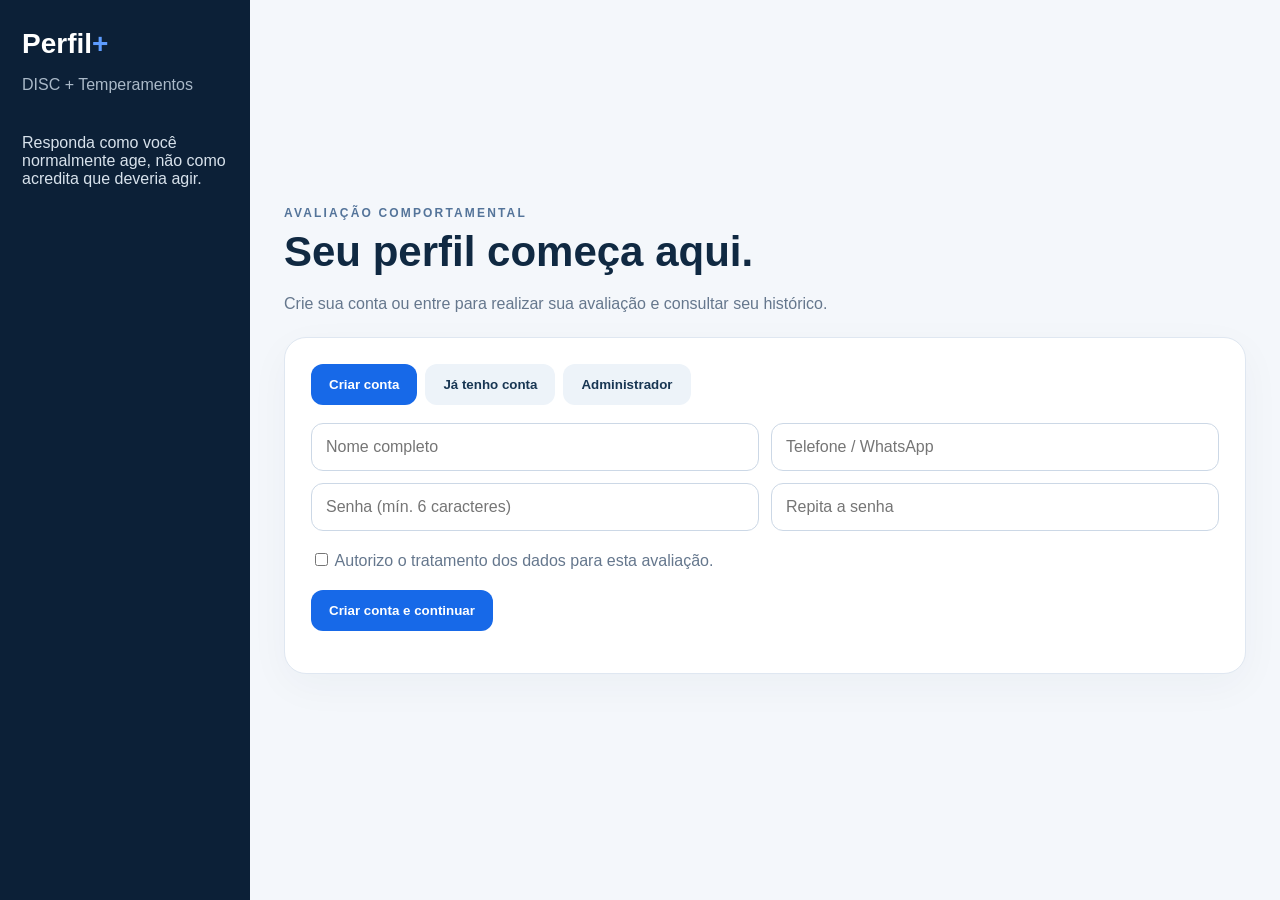
==== index.html @ 90b82ad0 "Publica Perfil+ conectado ao Supabase" ====
<!doctype html><html lang="pt-BR"><head><meta charset="utf-8"><meta name="viewport" content="width=device-width,initial-scale=1"><title>Perfil+ | Avaliação Comportamental</title><style>
*{box-sizing:border-box}body{margin:0;font-family:Inter,Arial,sans-serif;background:#f4f7fb;color:#102942}.app{min-height:100vh;display:grid;grid-template-columns:250px 1fr}.side{background:#0c2037;color:#fff;padding:28px 22px}.brand{font-size:28px;font-weight:900}.brand i{color:#5d9cff;font-style:normal}.main{padding:34px;max-width:1050px;width:100%;margin:auto}.card{background:#fff;border:1px solid #dfe7f1;border-radius:22px;padding:26px;margin:20px 0;box-shadow:0 12px 40px #18344e0a}.hidden{display:none!important}h1{font-size:42px;margin:8px 0}.muted{color:#65778d;line-height:1.55}.ey{font-size:12px;letter-spacing:.18em;font-weight:900;color:#54749a}.tabs{display:flex;gap:8px;flex-wrap:wrap}.tabs button,.btn{border:0;border-radius:12px;padding:13px 18px;font-weight:800;cursor:pointer}.tabs button{background:#edf3f9;color:#183653}.tabs .on,.btn{background:#1769e8;color:#fff}.fields{display:grid;grid-template-columns:1fr 1fr;gap:12px;margin:18px 0}input{padding:14px;border:1px solid #ccd8e6;border-radius:12px;font:inherit;width:100%}.progress{height:9px;background:#dde6f0;border-radius:99px;overflow:hidden}.progress i{display:block;height:100%;background:#2678f2}.q{font-size:25px;line-height:1.35}.scale{display:grid;grid-template-columns:repeat(5,1fr);gap:10px}.choice{border:1px solid #dce5ef;border-radius:15px;padding:14px 8px;text-align:center;cursor:pointer}.choice.sel{background:#eef5ff;border-color:#2678f2}.emoji{font-size:28px}.actions{display:flex;justify-content:space-between;gap:10px}.secondary{background:#eaf1f8;color:#17324f}.score{margin:12px 0}.line{display:flex;justify-content:space-between}.mini{height:7px;background:#e7edf4;border-radius:9px;overflow:hidden}.mini i{display:block;height:100%;background:#2678f2}.heroResult{background:linear-gradient(145deg,#102942,#183b61);color:#fff;border-radius:20px;padding:24px}.grid{display:grid;grid-template-columns:1fr 1fr;gap:18px}.kpis{display:grid;grid-template-columns:repeat(4,1fr);gap:12px}.kpi{background:#fff;border:1px solid #dfe7f1;border-radius:16px;padding:18px}.kpi b{font-size:28px}.table{width:100%;border-collapse:collapse}.table td,.table th{padding:11px;border-bottom:1px solid #e7edf4;text-align:left}.note{padding:12px;background:#fff8dd;border-radius:12px;color:#6e590b}.logout{margin-top:30px;background:none;border:0;color:#b8c8d8;cursor:pointer}@media(max-width:780px){.app{grid-template-columns:1fr}.side{padding:16px}.main{padding:18px 12px}.fields,.grid{grid-template-columns:1fr}.scale{grid-template-columns:1fr}.kpis{grid-template-columns:1fr 1fr}h1{font-size:32px}}
</style></head><body><div class="app"><aside class="side"><div class="brand">Perfil<i>+</i></div><p style="color:#aab9c8">DISC + Temperamentos</p><p style="margin-top:40px;color:#d8e2ec">Responda como você normalmente age, não como acredita que deveria agir.</p><button id="logout" class="logout hidden">Sair</button></aside><main class="main">
<section id="auth"><div class="ey">AVALIAÇÃO COMPORTAMENTAL</div><h1>Seu perfil começa aqui.</h1><p class="muted">Crie sua conta ou entre para realizar sua avaliação e consultar seu histórico.</p><div class="card"><div class="tabs"><button id="tc" class="on">Criar conta</button><button id="tl">Já tenho conta</button><button id="ta">Administrador</button></div><div id="create"><div class="fields"><input id="rn" placeholder="Nome completo"><input id="rp" placeholder="Telefone / WhatsApp"><input id="rs" type="password" placeholder="Senha (mín. 6 caracteres)"><input id="rs2" type="password" placeholder="Repita a senha"></div><label class="muted"><input id="cons" type="checkbox" style="width:auto"> Autorizo o tratamento dos dados para esta avaliação.</label><p><button class="btn" id="register">Criar conta e continuar</button></p></div><div id="login" class="hidden"><div class="fields"><input id="lp" placeholder="Telefone"><input id="ls" type="password" placeholder="Senha"></div><button class="btn" id="enter">Entrar</button></div><div id="adminLogin" class="hidden"><div class="fields"><input id="ap" placeholder="Telefone do administrador"><input id="as" type="password" placeholder="Senha"></div><button class="btn" id="adminEnter">Entrar no painel</button></div></div></section>
<section id="home" class="hidden"><div class="ey">ÁREA DO PARTICIPANTE</div><h1>Olá, <span id="name"></span>.</h1><div class="card"><h2>Avaliação comportamental</h2><p class="muted">48 questões • DISC + quatro temperamentos • aproximadamente 10–15 minutos.</p><button class="btn" id="start">Iniciar / continuar avaliação</button></div><div class="card"><h2>Meu histórico</h2><div id="history"></div></div></section>
<section id="test" class="hidden"><div class="ey">AVALIAÇÃO</div><h1>Responda com sinceridade.</h1><div class="card"><div class="line"><b id="qc"></b><span id="pct"></span></div><div class="progress"><i id="bar"></i></div><h2 class="q" id="question"></h2><p class="muted">Quanto você concorda com esta afirmação?</p><div id="scale" class="scale"></div></div><div class="actions"><button class="btn secondary" id="prev">← Anterior</button><button class="btn" id="next">Próxima →</button></div></section>
<section id="done" class="hidden"><div class="ey">CONCLUÍDO</div><h1>Avaliação finalizada.</h1><div class="card" id="report"></div><button class="btn secondary" id="back">Voltar</button></section>
<section id="admin" class="hidden"><div class="ey">PAINEL ADMINISTRATIVO</div><h1>Visão geral</h1><div class="kpis" id="kpis"></div><div class="card"><div class="fields"><input id="search" placeholder="Buscar por nome ou telefone"><button class="btn secondary" id="export">Exportar CSV</button></div><div style="overflow:auto"><table class="table"><thead><tr><th>Nome</th><th>Telefone</th><th>Status</th><th>DISC</th><th>Temperamento</th></tr></thead><tbody id="rows"></tbody></table></div></div></section>
</main></div><script>
const URL='https://suuaatnkfyfoqotkrjco.supabase.co',KEY='sb_publishable_rZbPjxi-sUrCzxh5SHd2VQ_t8WMvowl';
const qs=[
'Quando surge um problema, tenho tendência a assumir a frente para resolvê-lo.','Tenho facilidade para conversar e criar conexão com pessoas que acabei de conhecer.','Prefiro trabalhar em um ambiente estável, com poucas mudanças inesperadas.','Antes de entregar algo importante, costumo conferir os detalhes mais de uma vez.','Quando acredito que uma decisão está errada, não tenho dificuldade em me posicionar.','Costumo demonstrar entusiasmo quando uma ideia me agrada.','Tenho paciência para acompanhar processos que levam bastante tempo.','Fico incomodado quando um trabalho é realizado sem critérios claros de qualidade.','Competição costuma aumentar minha vontade de alcançar um resultado.','Normalmente sou uma das pessoas que mais conversa quando estou em grupo.','Mudanças repentinas podem me tirar do meu ritmo.','Gosto de entender bem uma situação antes de tomar uma decisão importante.','Em situações de pressão, prefiro agir rapidamente a esperar todas as informações.','Tenho facilidade para demonstrar minhas emoções e opiniões.','Geralmente consigo manter a calma quando outras pessoas estão agitadas.','Tenho tendência a perceber erros e inconsistências que outras pessoas deixam passar.','Quando existe um objetivo difícil, gosto do desafio de tentar conquistá-lo.','Sinto-me energizado quando estou interagindo com várias pessoas.','Prefiro resolver conflitos de maneira tranquila em vez de confrontar imediatamente.','Quando recebo uma tarefa nova, gosto de entender exatamente o que é esperado.','Não gosto de depender excessivamente da decisão de outras pessoas para avançar.','É comum eu contar histórias, brincar ou tornar o ambiente mais descontraído.','Consigo manter uma rotina por bastante tempo sem me incomodar.','Costumo analisar consequências antes de fazer algo que possa dar errado.','Se ninguém tomar uma decisão, provavelmente eu tomarei.','Conhecer pessoas novas costuma ser algo natural para mim.','Sou uma pessoa que os outros geralmente consideram paciente.','Organização e planejamento fazem diferença na qualidade do meu trabalho.','Quando tenho convicção sobre algo, posso ser bastante firme para defendê-lo.','Normalmente demonstro rapidamente quando estou animado com alguma coisa.','Prefiro cooperação a competição dentro de uma equipe.','Erros pequenos podem me incomodar mesmo quando o resultado geral ficou bom.','Resultados são mais importantes para mim do que manter um processo exatamente como sempre foi feito.','Tenho facilidade para convencer outras pessoas quando acredito em uma ideia.','Procuro evitar decisões impulsivas quando existe tempo para analisar.','Gosto de trabalhar com padrões, informações e critérios bem definidos.','Em uma discussão profissional, consigo dizer diretamente que discordo.','Gosto de ambientes movimentados e com bastante interação.','Costumo ouvir bastante antes de expressar minha própria opinião.','Antes de concluir uma tarefa complexa, verifico se tudo está correto.','Quando algo está impedindo um resultado, tento remover o obstáculo rapidamente.','Tenho facilidade para motivar ou empolgar outras pessoas.','Pessoas próximas costumam me considerar constante e previsível nas minhas atitudes.','Quando recebo informações contraditórias, procuro investigar antes de chegar a uma conclusão.','Normalmente prefiro assumir responsabilidade por uma decisão a deixar que a situação fique indefinida.','Em grupos novos, geralmente não demora muito para eu começar a participar das conversas.','Mesmo quando estou sob pressão, procuro não mudar bruscamente minha maneira de tratar as pessoas.','Tenho tendência a estabelecer padrões altos para aquilo que faço.'];
const $=x=>document.getElementById(x), ids=['auth','home','test','done','admin'];let me,token,aid,idx=0,ans=Array(48).fill(null);
async function rpc(n,b){const r=await fetch(URL+'/rest/v1/rpc/'+n,{method:'POST',headers:{'Content-Type':'application/json',apikey:KEY,Authorization:'Bearer '+KEY},body:JSON.stringify(b||{})});let d;try{d=await r.json()}catch{}if(!r.ok)throw Error(d?.message||'Erro de conexão');return d}
function show(x){ids.forEach(i=>$(i).classList.toggle('hidden',i!==x));$('logout').classList.toggle('hidden',x==='auth')}
function phone(x){return String(x||'').replace(/\D/g,'')}
function tabs(x){[['create','tc'],['login','tl'],['adminLogin','ta']].forEach(([a,b])=>{$(a).classList.toggle('hidden',a!==x);$(b).classList.toggle('on',a===x)})}
$('tc').onclick=()=>tabs('create');$('tl').onclick=()=>tabs('login');$('ta').onclick=()=>tabs('adminLogin');
async function signin(p,s,admin=false){const d=await rpc('validar_login',{p_telefone:phone(p),p_senha:s}),x=d?.[0];if(!x)throw Error('Login inválido');if(admin&&x.tipo!=='admin')throw Error('Conta sem acesso administrativo');me=x;token=x.token;sessionStorage.setItem('perfilSession',JSON.stringify({me,token}))}
$('register').onclick=async()=>{try{if($('rn').value.trim().length<3||phone($('rp').value).length<8||$('rs').value.length<6||$('rs').value!==$('rs2').value||!$('cons').checked)throw Error('Confira os dados preenchidos.');await rpc('cadastrar_participante',{p_nome:$('rn').value.trim(),p_telefone:phone($('rp').value),p_senha:$('rs').value});await signin($('rp').value,$('rs').value);home()}catch(e){alert(e.message)}};
$('enter').onclick=async()=>{try{await signin($('lp').value,$('ls').value);home()}catch(e){alert(e.message)}};
$('adminEnter').onclick=async()=>{try{await signin($('ap').value,$('as').value,true);show('admin');admin()}catch(e){alert(e.message)}};
$('logout').onclick=()=>{sessionStorage.clear();me=token=null;show('auth')};
async function home(){show('home');$('name').textContent=(me.nome_completo||'Participante').split(' ')[0];const r=await rpc('minhas_avaliacoes',{p_token:token});$('history').innerHTML=r.length?r.map(x=>'<p><b>'+new Date(x.iniciado_em).toLocaleDateString('pt-BR')+'</b> — '+(x.status==='concluida'?'DISC '+x.perfil_disc+' • '+x.temperamento_principal:'Em andamento')+'</p>').join(''):'<p class="muted">Nenhuma avaliação ainda.</p>'}
$('start').onclick=async()=>{try{aid=await rpc('iniciar_avaliacao',{p_token:token});idx=0;ans=Array(48).fill(null);show('test');render()}catch(e){alert(e.message)}};
const labels=['Discordo totalmente','Discordo','Às vezes / depende','Concordo','Concordo totalmente'],emoji=['😠','🙁','😐','🙂','😄'];
function render(){const n=ans.filter(Boolean).length;$('qc').textContent='Questão '+(idx+1)+' de 48';$('pct').textContent=Math.round(n/48*100)+'%';$('bar').style.width=(n/48*100)+'%';$('question').textContent=qs[idx];$('scale').innerHTML=[1,2,3,4,5].map((v,i)=>'<div class="choice '+(ans[idx]===v?'sel':'')+'" data-v="'+v+'"><div class="emoji">'+emoji[i]+'</div><b>'+labels[i]+'</b></div>').join('');document.querySelectorAll('.choice').forEach(x=>x.onclick=()=>{ans[idx]=+x.dataset.v;render()});$('prev').disabled=idx===0;$('next').textContent=idx===47?'Finalizar ✓':'Próxima →'}
$('prev').onclick=()=>{if(idx){idx--;render()}};$('next').onclick=async()=>{if(!ans[idx])return alert('Selecione uma resposta.');try{await rpc('salvar_resposta',{p_token:token,p_avaliacao:aid,p_questao:idx+1,p_resposta:ans[idx]});if(idx<47){idx++;render()}else{await rpc('finalizar_avaliacao',{p_token:token,p_avaliacao:aid});const r=(await rpc('minhas_avaliacoes',{p_token:token})).find(x=>x.id===aid);$('report').innerHTML=report(r);show('done')}}catch(e){alert(e.message)}};
function bars(r,a){const x=a?[['Dominância',r.dominancia],['Influência',r.influencia],['Estabilidade',r.estabilidade],['Conformidade',r.conformidade]]:[['Colérico',r.colerico],['Sanguíneo',r.sanguineo],['Melancólico',r.melancolico],['Fleumático',r.fleumatico]];return x.map(z=>'<div class="score"><div class="line"><span>'+z[0]+'</span><b>'+z[1]+'%</b></div><div class="mini"><i style="width:'+z[1]+'%"></i></div></div>').join('')}
const desc={Dominância:['ação, objetividade e foco em resultados','decidir, enfrentar desafios e avançar','impaciência e decisões aceleradas','direta e objetiva'],Influência:['comunicação, entusiasmo e conexão','engajar, persuadir e gerar energia','dispersão e menor atenção a detalhes','expressiva e relacional'],Estabilidade:['constância, cooperação e previsibilidade','escutar, apoiar e manter estabilidade','resistência a mudanças bruscas','calma e acolhedora'],Conformidade:['análise, precisão e qualidade','planejar, conferir e trabalhar com critérios','perfeccionismo e excesso de análise','precisa e fundamentada']};
function report(r){const d=desc[r.perfil_disc]||desc.Dominância;return '<div class="heroResult"><div class="ey" style="color:#9fc4ff">SEU PERFIL PRINCIPAL</div><h2 style="font-size:34px">DISC: '+r.perfil_disc+'</h2><h3>Temperamento: '+r.temperamento_principal+'</h3></div><div class="grid"><div><h3>DISC</h3>'+bars(r,true)+'</div><div><h3>Temperamentos</h3>'+bars(r,false)+'</div></div><h2>Quem você é</h2><p>Seu resultado indica maior tendência para <b>'+r.perfil_disc+'</b>, associada a '+d[0]+'.</p><h3>Pontos fortes</h3><p>Tende a se destacar em '+d[1]+'.</p><h3>Pontos de atenção</h3><p>Observe possíveis tendências de '+d[2]+'.</p><h3>Comunicação e decisões</h3><p>Sua comunicação tende a ser '+d[3]+'. O perfil pode ajudar a compreender seu ritmo de decisão, relacionamento e trabalho em equipe.</p><h3>Temperamento predominante</h3><p><b>'+r.temperamento_principal+'</b>, com <b>'+(r.temperamento_secundario||'—')+'</b> como tendência secundária.</p><div class="note">Instrumento comportamental informativo. Não constitui diagnóstico psicológico nem substitui avaliação profissional validada.</div>'}
$('back').onclick=home;
async function admin(f=''){const r=await rpc('admin_avaliacoes',{p_token:token}),raw=f.toLowerCase(),cp=phone(f),v=r.filter(x=>!f||x.nome_completo.toLowerCase().includes(raw)||phone(x.telefone).includes(cp));$('kpis').innerHTML='<div class="kpi">Participantes<br><b>'+new Set(r.map(x=>x.telefone)).size+'</b></div><div class="kpi">Avaliações<br><b>'+r.length+'</b></div><div class="kpi">Concluídas<br><b>'+r.filter(x=>x.status==='concluida').length+'</b></div><div class="kpi">Em andamento<br><b>'+r.filter(x=>x.status!=='concluida').length+'</b></div>';$('rows').innerHTML=v.map(x=>'<tr><td>'+x.nome_completo+'</td><td>'+x.telefone+'</td><td>'+x.status+'</td><td>'+(x.perfil_disc||'—')+'</td><td>'+(x.temperamento_principal||'—')+'</td></tr>').join('');window.dataAdmin=r}
$('search').oninput=e=>admin(e.target.value);$('export').onclick=()=>{const r=window.dataAdmin||[],csv='Nome;Telefone;Status;DISC;Temperamento\n'+r.map(x=>[x.nome_completo,x.telefone,x.status,x.perfil_disc||'',x.temperamento_principal||''].join(';')).join('\n'),a=document.createElement('a');a.href=URL.createObjectURL(new Blob(['\ufeff'+csv]));a.download='avaliacoes.csv';a.click()};
try{const s=JSON.parse(sessionStorage.getItem('perfilSession')||'null');if(s){me=s.me;token=s.token;me.tipo==='admin'?(show('admin'),admin()):home()}}catch(e){}
</script></body></html>
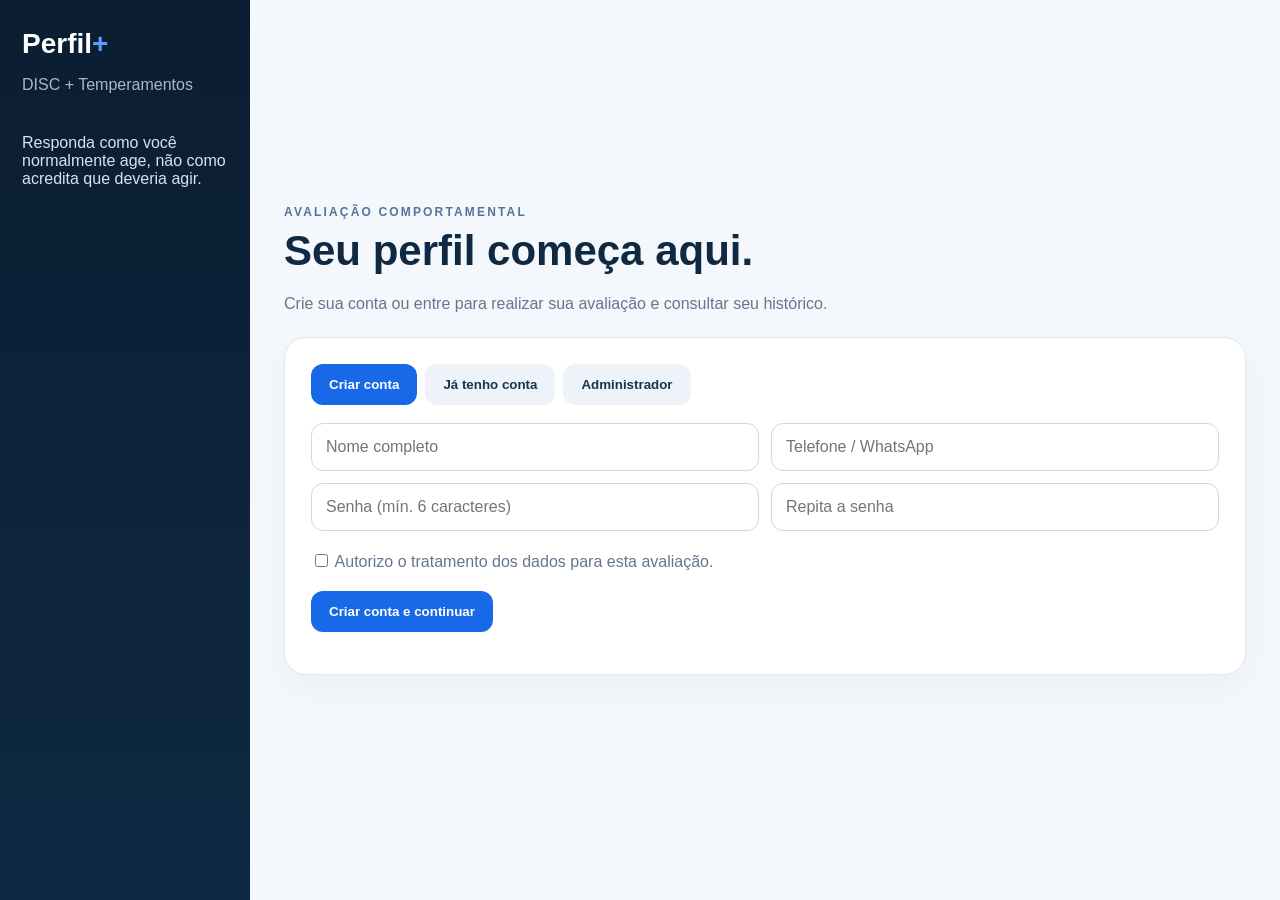
==== commit 3695fd4c: "Melhora relatório DISC e temperamentos com layout detalhado" ====
--- a/index.html
+++ b/index.html
@@ -1,36 +1,61 @@
-<!doctype html><html lang="pt-BR"><head><meta charset="utf-8"><meta name="viewport" content="width=device-width,initial-scale=1"><title>Perfil+ | Avaliação Comportamental</title><style>
-*{box-sizing:border-box}body{margin:0;font-family:Inter,Arial,sans-serif;background:#f4f7fb;color:#102942}.app{min-height:100vh;display:grid;grid-template-columns:250px 1fr}.side{background:#0c2037;color:#fff;padding:28px 22px}.brand{font-size:28px;font-weight:900}.brand i{color:#5d9cff;font-style:normal}.main{padding:34px;max-width:1050px;width:100%;margin:auto}.card{background:#fff;border:1px solid #dfe7f1;border-radius:22px;padding:26px;margin:20px 0;box-shadow:0 12px 40px #18344e0a}.hidden{display:none!important}h1{font-size:42px;margin:8px 0}.muted{color:#65778d;line-height:1.55}.ey{font-size:12px;letter-spacing:.18em;font-weight:900;color:#54749a}.tabs{display:flex;gap:8px;flex-wrap:wrap}.tabs button,.btn{border:0;border-radius:12px;padding:13px 18px;font-weight:800;cursor:pointer}.tabs button{background:#edf3f9;color:#183653}.tabs .on,.btn{background:#1769e8;color:#fff}.fields{display:grid;grid-template-columns:1fr 1fr;gap:12px;margin:18px 0}input{padding:14px;border:1px solid #ccd8e6;border-radius:12px;font:inherit;width:100%}.progress{height:9px;background:#dde6f0;border-radius:99px;overflow:hidden}.progress i{display:block;height:100%;background:#2678f2}.q{font-size:25px;line-height:1.35}.scale{display:grid;grid-template-columns:repeat(5,1fr);gap:10px}.choice{border:1px solid #dce5ef;border-radius:15px;padding:14px 8px;text-align:center;cursor:pointer}.choice.sel{background:#eef5ff;border-color:#2678f2}.emoji{font-size:28px}.actions{display:flex;justify-content:space-between;gap:10px}.secondary{background:#eaf1f8;color:#17324f}.score{margin:12px 0}.line{display:flex;justify-content:space-between}.mini{height:7px;background:#e7edf4;border-radius:9px;overflow:hidden}.mini i{display:block;height:100%;background:#2678f2}.heroResult{background:linear-gradient(145deg,#102942,#183b61);color:#fff;border-radius:20px;padding:24px}.grid{display:grid;grid-template-columns:1fr 1fr;gap:18px}.kpis{display:grid;grid-template-columns:repeat(4,1fr);gap:12px}.kpi{background:#fff;border:1px solid #dfe7f1;border-radius:16px;padding:18px}.kpi b{font-size:28px}.table{width:100%;border-collapse:collapse}.table td,.table th{padding:11px;border-bottom:1px solid #e7edf4;text-align:left}.note{padding:12px;background:#fff8dd;border-radius:12px;color:#6e590b}.logout{margin-top:30px;background:none;border:0;color:#b8c8d8;cursor:pointer}@media(max-width:780px){.app{grid-template-columns:1fr}.side{padding:16px}.main{padding:18px 12px}.fields,.grid{grid-template-columns:1fr}.scale{grid-template-columns:1fr}.kpis{grid-template-columns:1fr 1fr}h1{font-size:32px}}
-</style></head><body><div class="app"><aside class="side"><div class="brand">Perfil<i>+</i></div><p style="color:#aab9c8">DISC + Temperamentos</p><p style="margin-top:40px;color:#d8e2ec">Responda como você normalmente age, não como acredita que deveria agir.</p><button id="logout" class="logout hidden">Sair</button></aside><main class="main">
+<!doctype html>
+<html lang="pt-BR">
+<head>
+<meta charset="utf-8">
+<meta name="viewport" content="width=device-width,initial-scale=1">
+<title>Perfil+ | Avaliação Comportamental</title>
+<style>
+*{box-sizing:border-box}body{margin:0;font-family:Inter,Arial,sans-serif;background:#f4f7fb;color:#102942}.app{min-height:100vh;display:grid;grid-template-columns:250px 1fr}.side{background:linear-gradient(180deg,#0b1d31,#0f2944);color:#fff;padding:28px 22px;position:relative}.brand{font-size:28px;font-weight:900}.brand i{color:#5d9cff;font-style:normal}.main{padding:34px;max-width:1120px;width:100%;margin:auto}.card{background:#fff;border:1px solid #dfe7f1;border-radius:22px;padding:26px;margin:20px 0;box-shadow:0 12px 40px #18344e0a}.hidden{display:none!important}h1{font-size:42px;margin:8px 0}h2,h3{color:#122f4d}.muted{color:#65778d;line-height:1.6}.ey{font-size:12px;letter-spacing:.18em;font-weight:900;color:#54749a}.tabs{display:flex;gap:8px;flex-wrap:wrap}.tabs button,.btn{border:0;border-radius:12px;padding:13px 18px;font-weight:800;cursor:pointer}.tabs button{background:#edf3f9;color:#183653}.tabs .on,.btn{background:#1769e8;color:#fff}.fields{display:grid;grid-template-columns:1fr 1fr;gap:12px;margin:18px 0}input{padding:14px;border:1px solid #ccd8e6;border-radius:12px;font:inherit;width:100%}.progress{height:9px;background:#dde6f0;border-radius:99px;overflow:hidden}.progress i{display:block;height:100%;background:#2678f2}.q{font-size:25px;line-height:1.35}.scale{display:grid;grid-template-columns:repeat(5,1fr);gap:10px}.choice{border:1px solid #dce5ef;border-radius:15px;padding:14px 8px;text-align:center;cursor:pointer;background:#fff}.choice.sel{background:#eef5ff;border-color:#2678f2;box-shadow:0 0 0 2px #2678f21c}.emoji{font-size:28px}.actions{display:flex;justify-content:space-between;gap:10px}.secondary{background:#eaf1f8;color:#17324f}.score{margin:13px 0}.line{display:flex;justify-content:space-between;gap:14px}.mini{height:8px;background:#e7edf4;border-radius:9px;overflow:hidden}.mini i{display:block;height:100%;background:linear-gradient(90deg,#1769e8,#5d9cff)}.grid{display:grid;grid-template-columns:1fr 1fr;gap:18px}.kpis{display:grid;grid-template-columns:repeat(4,1fr);gap:12px}.kpi{background:#fff;border:1px solid #dfe7f1;border-radius:16px;padding:18px}.kpi b{font-size:28px}.table{width:100%;border-collapse:collapse}.table td,.table th{padding:11px;border-bottom:1px solid #e7edf4;text-align:left}.table tbody tr{transition:.15s}.table tbody tr:hover{background:#f4f8fd}.detailBtn{border:0;background:#eaf2ff;color:#1769e8;font-weight:800;border-radius:9px;padding:8px 11px;cursor:pointer;white-space:nowrap}.infoGrid{display:grid;grid-template-columns:repeat(3,1fr);gap:12px}.infoBox{padding:15px;border:1px solid #e0e8f1;border-radius:14px;background:#fbfdff}.infoBox span{display:block;color:#718196;font-size:12px;margin-bottom:6px}.infoBox b{font-size:16px}.note{padding:14px 16px;background:#fff8dd;border:1px solid #f1dfa0;border-radius:12px;color:#6e590b;line-height:1.5}.logout{margin-top:30px;background:none;border:0;color:#b8c8d8;cursor:pointer}.heroResult{background:radial-gradient(circle at 88% 18%,#2f72b94d,transparent 28%),linear-gradient(145deg,#0c2037,#173c61);color:#fff;border-radius:26px;padding:34px;position:relative;overflow:hidden;box-shadow:0 22px 50px #0c203729}.heroResult h2,.heroResult h3{color:#fff;margin:8px 0}.heroResult h2{font-size:38px}.resultBadge{display:inline-flex;align-items:center;gap:8px;padding:8px 12px;border:1px solid #ffffff29;background:#ffffff10;border-radius:999px;font-size:12px;font-weight:900;letter-spacing:.08em}.chips{display:flex;flex-wrap:wrap;gap:8px;margin-top:18px}.chip{padding:8px 11px;border-radius:999px;background:#ffffff12;border:1px solid #ffffff20;color:#eaf4ff;font-size:12px;font-weight:800}.reportGrid{display:grid;grid-template-columns:1fr 1fr;gap:18px;margin-top:18px}.resultPanel{background:#fff;border:1px solid #dfe7f1;border-radius:20px;padding:22px;box-shadow:0 10px 28px #18344e0a}.resultPanel h3{margin-top:0}.sectionHead{margin:34px 0 14px}.sectionHead small{display:block;color:#1769e8;font-weight:900;letter-spacing:.13em;font-size:11px;margin-bottom:5px}.sectionHead h2{font-size:28px;margin:0}.profileGrid{display:grid;grid-template-columns:repeat(2,1fr);gap:14px}.featureCard{background:#fff;border:1px solid #dfe7f1;border-radius:18px;padding:20px;min-height:160px}.featureIcon{width:38px;height:38px;display:flex;align-items:center;justify-content:center;border-radius:12px;background:#edf4ff;font-size:19px;margin-bottom:12px}.featureCard h3{font-size:17px;margin:0 0 8px}.featureCard p{margin:0;color:#60748b;line-height:1.6}.strengthGrid{display:grid;grid-template-columns:1fr 1fr;gap:14px}.strengthBox,.attentionBox{border-radius:18px;padding:20px}.strengthBox{background:#effaf4;border:1px solid #ccebd9}.attentionBox{background:#fff7ef;border:1px solid #f0dac4}.cleanList{padding-left:19px;margin:10px 0 0}.cleanList li{margin:8px 0;line-height:1.45}.temperamentHero{background:linear-gradient(135deg,#f5f1ff,#eef6ff);border:1px solid #dcd9f4;border-radius:22px;padding:24px}.temperamentHero h2{margin:6px 0 8px}.temperamentLabel{font-size:11px;font-weight:900;letter-spacing:.14em;color:#6b5db7}.comboBox{margin-top:18px;border-radius:18px;padding:20px;background:#0f2944;color:#eaf4ff}.comboBox h3{color:#fff;margin-top:0}.reportActions{display:flex;justify-content:flex-end;gap:10px;margin:18px 0}.reportFoot{margin-top:22px;font-size:12px;color:#718196;line-height:1.5}@media print{.side,.reportActions,.btn,#detailBack{display:none!important}.app{display:block}.main{max-width:none;padding:0}.card,.resultPanel,.featureCard{box-shadow:none;break-inside:avoid}.heroResult{box-shadow:none}}
+@media(max-width:780px){.app{grid-template-columns:1fr}.side{padding:16px}.main{padding:18px 12px}.fields,.grid,.infoGrid,.reportGrid,.profileGrid,.strengthGrid{grid-template-columns:1fr}.scale{grid-template-columns:1fr}.kpis{grid-template-columns:1fr 1fr}h1{font-size:32px}.table{font-size:13px}.heroResult{padding:24px}.heroResult h2{font-size:30px}}
+</style>
+</head>
+<body>
+<div class="app">
+<aside class="side"><div class="brand">Perfil<i>+</i></div><p style="color:#aab9c8">DISC + Temperamentos</p><p style="margin-top:40px;color:#d8e2ec">Responda como você normalmente age, não como acredita que deveria agir.</p><button id="logout" class="logout hidden">Sair</button></aside>
+<main class="main">
 <section id="auth"><div class="ey">AVALIAÇÃO COMPORTAMENTAL</div><h1>Seu perfil começa aqui.</h1><p class="muted">Crie sua conta ou entre para realizar sua avaliação e consultar seu histórico.</p><div class="card"><div class="tabs"><button id="tc" class="on">Criar conta</button><button id="tl">Já tenho conta</button><button id="ta">Administrador</button></div><div id="create"><div class="fields"><input id="rn" placeholder="Nome completo"><input id="rp" placeholder="Telefone / WhatsApp"><input id="rs" type="password" placeholder="Senha (mín. 6 caracteres)"><input id="rs2" type="password" placeholder="Repita a senha"></div><label class="muted"><input id="cons" type="checkbox" style="width:auto"> Autorizo o tratamento dos dados para esta avaliação.</label><p><button class="btn" id="register">Criar conta e continuar</button></p></div><div id="login" class="hidden"><div class="fields"><input id="lp" placeholder="Telefone"><input id="ls" type="password" placeholder="Senha"></div><button class="btn" id="enter">Entrar</button></div><div id="adminLogin" class="hidden"><div class="fields"><input id="ap" placeholder="Telefone do administrador"><input id="as" type="password" placeholder="Senha"></div><button class="btn" id="adminEnter">Entrar no painel</button></div></div></section>
 <section id="home" class="hidden"><div class="ey">ÁREA DO PARTICIPANTE</div><h1>Olá, <span id="name"></span>.</h1><div class="card"><h2>Avaliação comportamental</h2><p class="muted">48 questões • DISC + quatro temperamentos • aproximadamente 10–15 minutos.</p><button class="btn" id="start">Iniciar / continuar avaliação</button></div><div class="card"><h2>Meu histórico</h2><div id="history"></div></div></section>
 <section id="test" class="hidden"><div class="ey">AVALIAÇÃO</div><h1>Responda com sinceridade.</h1><div class="card"><div class="line"><b id="qc"></b><span id="pct"></span></div><div class="progress"><i id="bar"></i></div><h2 class="q" id="question"></h2><p class="muted">Quanto você concorda com esta afirmação?</p><div id="scale" class="scale"></div></div><div class="actions"><button class="btn secondary" id="prev">← Anterior</button><button class="btn" id="next">Próxima →</button></div></section>
-<section id="done" class="hidden"><div class="ey">CONCLUÍDO</div><h1>Avaliação finalizada.</h1><div class="card" id="report"></div><button class="btn secondary" id="back">Voltar</button></section>
-<section id="admin" class="hidden"><div class="ey">PAINEL ADMINISTRATIVO</div><h1>Visão geral</h1><div class="kpis" id="kpis"></div><div class="card"><div class="fields"><input id="search" placeholder="Buscar por nome ou telefone"><button class="btn secondary" id="export">Exportar CSV</button></div><div style="overflow:auto"><table class="table"><thead><tr><th>Nome</th><th>Telefone</th><th>Status</th><th>DISC</th><th>Temperamento</th></tr></thead><tbody id="rows"></tbody></table></div></div></section>
-</main></div><script>
+<section id="done" class="hidden"><div class="ey">CONCLUÍDO</div><h1>Avaliação finalizada.</h1><div id="report"></div><button class="btn secondary" id="back">Voltar</button></section>
+<section id="admin" class="hidden"><div class="ey">PAINEL ADMINISTRATIVO</div><h1>Visão geral</h1><div class="kpis" id="kpis"></div><div class="card"><div class="fields"><input id="search" placeholder="Buscar por nome ou telefone"><button class="btn secondary" id="export">Exportar CSV</button></div><div style="overflow:auto"><table class="table"><thead><tr><th>Nome</th><th>Telefone</th><th>Status</th><th>DISC</th><th>Temperamento</th><th></th></tr></thead><tbody id="rows"></tbody></table></div></div></section>
+<section id="adminDetail" class="hidden"><button class="btn secondary" id="detailBack">← Voltar ao painel</button><div class="ey" style="margin-top:28px">DETALHES DO PARTICIPANTE</div><h1 id="detailName"></h1><div id="detailContent"></div></section>
+</main></div>
+<script>
 const URL='https://suuaatnkfyfoqotkrjco.supabase.co',KEY='sb_publishable_rZbPjxi-sUrCzxh5SHd2VQ_t8WMvowl';
-const qs=[
-'Quando surge um problema, tenho tendência a assumir a frente para resolvê-lo.','Tenho facilidade para conversar e criar conexão com pessoas que acabei de conhecer.','Prefiro trabalhar em um ambiente estável, com poucas mudanças inesperadas.','Antes de entregar algo importante, costumo conferir os detalhes mais de uma vez.','Quando acredito que uma decisão está errada, não tenho dificuldade em me posicionar.','Costumo demonstrar entusiasmo quando uma ideia me agrada.','Tenho paciência para acompanhar processos que levam bastante tempo.','Fico incomodado quando um trabalho é realizado sem critérios claros de qualidade.','Competição costuma aumentar minha vontade de alcançar um resultado.','Normalmente sou uma das pessoas que mais conversa quando estou em grupo.','Mudanças repentinas podem me tirar do meu ritmo.','Gosto de entender bem uma situação antes de tomar uma decisão importante.','Em situações de pressão, prefiro agir rapidamente a esperar todas as informações.','Tenho facilidade para demonstrar minhas emoções e opiniões.','Geralmente consigo manter a calma quando outras pessoas estão agitadas.','Tenho tendência a perceber erros e inconsistências que outras pessoas deixam passar.','Quando existe um objetivo difícil, gosto do desafio de tentar conquistá-lo.','Sinto-me energizado quando estou interagindo com várias pessoas.','Prefiro resolver conflitos de maneira tranquila em vez de confrontar imediatamente.','Quando recebo uma tarefa nova, gosto de entender exatamente o que é esperado.','Não gosto de depender excessivamente da decisão de outras pessoas para avançar.','É comum eu contar histórias, brincar ou tornar o ambiente mais descontraído.','Consigo manter uma rotina por bastante tempo sem me incomodar.','Costumo analisar consequências antes de fazer algo que possa dar errado.','Se ninguém tomar uma decisão, provavelmente eu tomarei.','Conhecer pessoas novas costuma ser algo natural para mim.','Sou uma pessoa que os outros geralmente consideram paciente.','Organização e planejamento fazem diferença na qualidade do meu trabalho.','Quando tenho convicção sobre algo, posso ser bastante firme para defendê-lo.','Normalmente demonstro rapidamente quando estou animado com alguma coisa.','Prefiro cooperação a competição dentro de uma equipe.','Erros pequenos podem me incomodar mesmo quando o resultado geral ficou bom.','Resultados são mais importantes para mim do que manter um processo exatamente como sempre foi feito.','Tenho facilidade para convencer outras pessoas quando acredito em uma ideia.','Procuro evitar decisões impulsivas quando existe tempo para analisar.','Gosto de trabalhar com padrões, informações e critérios bem definidos.','Em uma discussão profissional, consigo dizer diretamente que discordo.','Gosto de ambientes movimentados e com bastante interação.','Costumo ouvir bastante antes de expressar minha própria opinião.','Antes de concluir uma tarefa complexa, verifico se tudo está correto.','Quando algo está impedindo um resultado, tento remover o obstáculo rapidamente.','Tenho facilidade para motivar ou empolgar outras pessoas.','Pessoas próximas costumam me considerar constante e previsível nas minhas atitudes.','Quando recebo informações contraditórias, procuro investigar antes de chegar a uma conclusão.','Normalmente prefiro assumir responsabilidade por uma decisão a deixar que a situação fique indefinida.','Em grupos novos, geralmente não demora muito para eu começar a participar das conversas.','Mesmo quando estou sob pressão, procuro não mudar bruscamente minha maneira de tratar as pessoas.','Tenho tendência a estabelecer padrões altos para aquilo que faço.'];
-const $=x=>document.getElementById(x), ids=['auth','home','test','done','admin'];let me,token,aid,idx=0,ans=Array(48).fill(null);
+const qs=['Quando surge um problema, tenho tendência a assumir a frente para resolvê-lo.','Tenho facilidade para conversar e criar conexão com pessoas que acabei de conhecer.','Prefiro trabalhar em um ambiente estável, com poucas mudanças inesperadas.','Antes de entregar algo importante, costumo conferir os detalhes mais de uma vez.','Quando acredito que uma decisão está errada, não tenho dificuldade em me posicionar.','Costumo demonstrar entusiasmo quando uma ideia me agrada.','Tenho paciência para acompanhar processos que levam bastante tempo.','Fico incomodado quando um trabalho é realizado sem critérios claros de qualidade.','Competição costuma aumentar minha vontade de alcançar um resultado.','Normalmente sou uma das pessoas que mais conversa quando estou em grupo.','Mudanças repentinas podem me tirar do meu ritmo.','Gosto de entender bem uma situação antes de tomar uma decisão importante.','Em situações de pressão, prefiro agir rapidamente a esperar todas as informações.','Tenho facilidade para demonstrar minhas emoções e opiniões.','Geralmente consigo manter a calma quando outras pessoas estão agitadas.','Tenho tendência a perceber erros e inconsistências que outras pessoas deixam passar.','Quando existe um objetivo difícil, gosto do desafio de tentar conquistá-lo.','Sinto-me energizado quando estou interagindo com várias pessoas.','Prefiro resolver conflitos de maneira tranquila em vez de confrontar imediatamente.','Quando recebo uma tarefa nova, gosto de entender exatamente o que é esperado.','Não gosto de depender excessivamente da decisão de outras pessoas para avançar.','É comum eu contar histórias, brincar ou tornar o ambiente mais descontraído.','Consigo manter uma rotina por bastante tempo sem me incomodar.','Costumo analisar consequências antes de fazer algo que possa dar errado.','Se ninguém tomar uma decisão, provavelmente eu tomarei.','Conhecer pessoas novas costuma ser algo natural para mim.','Sou uma pessoa que os outros geralmente consideram paciente.','Organização e planejamento fazem diferença na qualidade do meu trabalho.','Quando tenho convicção sobre algo, posso ser bastante firme para defendê-lo.','Normalmente demonstro rapidamente quando estou animado com alguma coisa.','Prefiro cooperação a competição dentro de uma equipe.','Erros pequenos podem me incomodar mesmo quando o resultado geral ficou bom.','Resultados são mais importantes para mim do que manter um processo exatamente como sempre foi feito.','Tenho facilidade para convencer outras pessoas quando acredito em uma ideia.','Procuro evitar decisões impulsivas quando existe tempo para analisar.','Gosto de trabalhar com padrões, informações e critérios bem definidos.','Em uma discussão profissional, consigo dizer diretamente que discordo.','Gosto de ambientes movimentados e com bastante interação.','Costumo ouvir bastante antes de expressar minha própria opinião.','Antes de concluir uma tarefa complexa, verifico se tudo está correto.','Quando algo está impedindo um resultado, tento remover o obstáculo rapidamente.','Tenho facilidade para motivar ou empolgar outras pessoas.','Pessoas próximas costumam me considerar constante e previsível nas minhas atitudes.','Quando recebo informações contraditórias, procuro investigar antes de chegar a uma conclusão.','Normalmente prefiro assumir responsabilidade por uma decisão a deixar que a situação fique indefinida.','Em grupos novos, geralmente não demora muito para eu começar a participar das conversas.','Mesmo quando estou sob pressão, procuro não mudar bruscamente minha maneira de tratar as pessoas.','Tenho tendência a estabelecer padrões altos para aquilo que faço.'];
+const $=x=>document.getElementById(x),ids=['auth','home','test','done','admin','adminDetail'];let me,token,aid,idx=0,ans=Array(48).fill(null);
 async function rpc(n,b){const r=await fetch(URL+'/rest/v1/rpc/'+n,{method:'POST',headers:{'Content-Type':'application/json',apikey:KEY,Authorization:'Bearer '+KEY},body:JSON.stringify(b||{})});let d;try{d=await r.json()}catch{}if(!r.ok)throw Error(d?.message||'Erro de conexão');return d}
 function show(x){ids.forEach(i=>$(i).classList.toggle('hidden',i!==x));$('logout').classList.toggle('hidden',x==='auth')}
-function phone(x){return String(x||'').replace(/\D/g,'')}
+function phone(x){return String(x||'').replace(/\D/g,'')}function esc(x){return String(x??'').replace(/[&<>"']/g,m=>({'&':'&amp;','<':'&lt;','>':'&gt;','"':'&quot;',"'":'&#039;'}[m]))}
 function tabs(x){[['create','tc'],['login','tl'],['adminLogin','ta']].forEach(([a,b])=>{$(a).classList.toggle('hidden',a!==x);$(b).classList.toggle('on',a===x)})}
 $('tc').onclick=()=>tabs('create');$('tl').onclick=()=>tabs('login');$('ta').onclick=()=>tabs('adminLogin');
 async function signin(p,s,admin=false){const d=await rpc('validar_login',{p_telefone:phone(p),p_senha:s}),x=d?.[0];if(!x)throw Error('Login inválido');if(admin&&x.tipo!=='admin')throw Error('Conta sem acesso administrativo');me=x;token=x.token;sessionStorage.setItem('perfilSession',JSON.stringify({me,token}))}
 $('register').onclick=async()=>{try{if($('rn').value.trim().length<3||phone($('rp').value).length<8||$('rs').value.length<6||$('rs').value!==$('rs2').value||!$('cons').checked)throw Error('Confira os dados preenchidos.');await rpc('cadastrar_participante',{p_nome:$('rn').value.trim(),p_telefone:phone($('rp').value),p_senha:$('rs').value});await signin($('rp').value,$('rs').value);home()}catch(e){alert(e.message)}};
-$('enter').onclick=async()=>{try{await signin($('lp').value,$('ls').value);home()}catch(e){alert(e.message)}};
-$('adminEnter').onclick=async()=>{try{await signin($('ap').value,$('as').value,true);show('admin');admin()}catch(e){alert(e.message)}};
-$('logout').onclick=()=>{sessionStorage.clear();me=token=null;show('auth')};
-async function home(){show('home');$('name').textContent=(me.nome_completo||'Participante').split(' ')[0];const r=await rpc('minhas_avaliacoes',{p_token:token});$('history').innerHTML=r.length?r.map(x=>'<p><b>'+new Date(x.iniciado_em).toLocaleDateString('pt-BR')+'</b> — '+(x.status==='concluida'?'DISC '+x.perfil_disc+' • '+x.temperamento_principal:'Em andamento')+'</p>').join(''):'<p class="muted">Nenhuma avaliação ainda.</p>'}
-$('start').onclick=async()=>{try{aid=await rpc('iniciar_avaliacao',{p_token:token});idx=0;ans=Array(48).fill(null);show('test');render()}catch(e){alert(e.message)}};
-const labels=['Discordo totalmente','Discordo','Às vezes / depende','Concordo','Concordo totalmente'],emoji=['😠','🙁','😐','🙂','😄'];
-function render(){const n=ans.filter(Boolean).length;$('qc').textContent='Questão '+(idx+1)+' de 48';$('pct').textContent=Math.round(n/48*100)+'%';$('bar').style.width=(n/48*100)+'%';$('question').textContent=qs[idx];$('scale').innerHTML=[1,2,3,4,5].map((v,i)=>'<div class="choice '+(ans[idx]===v?'sel':'')+'" data-v="'+v+'"><div class="emoji">'+emoji[i]+'</div><b>'+labels[i]+'</b></div>').join('');document.querySelectorAll('.choice').forEach(x=>x.onclick=()=>{ans[idx]=+x.dataset.v;render()});$('prev').disabled=idx===0;$('next').textContent=idx===47?'Finalizar ✓':'Próxima →'}
+$('enter').onclick=async()=>{try{await signin($('lp').value,$('ls').value);home()}catch(e){alert(e.message)}};$('adminEnter').onclick=async()=>{try{await signin($('ap').value,$('as').value,true);show('admin');admin()}catch(e){alert(e.message)}};$('logout').onclick=()=>{sessionStorage.clear();me=token=null;show('auth')};
+async function home(){show('home');$('name').textContent=(me.nome_completo||'Participante').split(' ')[0];const r=await rpc('minhas_avaliacoes',{p_token:token});const completed=r.filter(x=>x.status==='concluida').sort((a,b)=>new Date(b.concluido_em||b.iniciado_em)-new Date(a.concluido_em||a.iniciado_em));let lock='';if(completed.length){const d=new Date(completed[0].concluido_em||completed[0].iniciado_em);const next=new Date(d);next.setMonth(next.getMonth()+6);if(next>new Date()){lock='<div class="note" style="margin-top:14px">Nova avaliação disponível a partir de <b>'+next.toLocaleDateString('pt-BR')+'</b>.</div>';$('start').disabled=true;$('start').style.opacity='.55';}else{$('start').disabled=false;$('start').style.opacity='1'}}else{$('start').disabled=false;$('start').style.opacity='1'}$('history').innerHTML=(r.length?r.map(x=>'<p><b>'+new Date(x.iniciado_em).toLocaleDateString('pt-BR')+'</b> — '+(x.status==='concluida'?'DISC '+esc(x.perfil_disc)+' • '+esc(x.temperamento_principal):'Em andamento')+'</p>').join(''):'<p class="muted">Nenhuma avaliação ainda.</p>')+lock}
+$('start').onclick=async()=>{if($('start').disabled)return;try{aid=await rpc('iniciar_avaliacao',{p_token:token});idx=0;ans=Array(48).fill(null);show('test');render()}catch(e){alert(e.message)}};
+const labels=['Discordo totalmente','Discordo','Às vezes / depende','Concordo','Concordo totalmente'],emoji=['😠','🙁','😐','🙂','😄'];function render(){const n=ans.filter(Boolean).length;$('qc').textContent='Questão '+(idx+1)+' de 48';$('pct').textContent=Math.round(n/48*100)+'%';$('bar').style.width=(n/48*100)+'%';$('question').textContent=qs[idx];$('scale').innerHTML=[1,2,3,4,5].map((v,i)=>'<div class="choice '+(ans[idx]===v?'sel':'')+'" data-v="'+v+'"><div class="emoji">'+emoji[i]+'</div><b>'+labels[i]+'</b></div>').join('');document.querySelectorAll('.choice').forEach(x=>x.onclick=()=>{ans[idx]=+x.dataset.v;render()});$('prev').disabled=idx===0;$('next').textContent=idx===47?'Finalizar ✓':'Próxima →'}
 $('prev').onclick=()=>{if(idx){idx--;render()}};$('next').onclick=async()=>{if(!ans[idx])return alert('Selecione uma resposta.');try{await rpc('salvar_resposta',{p_token:token,p_avaliacao:aid,p_questao:idx+1,p_resposta:ans[idx]});if(idx<47){idx++;render()}else{await rpc('finalizar_avaliacao',{p_token:token,p_avaliacao:aid});const r=(await rpc('minhas_avaliacoes',{p_token:token})).find(x=>x.id===aid);$('report').innerHTML=report(r);show('done')}}catch(e){alert(e.message)}};
-function bars(r,a){const x=a?[['Dominância',r.dominancia],['Influência',r.influencia],['Estabilidade',r.estabilidade],['Conformidade',r.conformidade]]:[['Colérico',r.colerico],['Sanguíneo',r.sanguineo],['Melancólico',r.melancolico],['Fleumático',r.fleumatico]];return x.map(z=>'<div class="score"><div class="line"><span>'+z[0]+'</span><b>'+z[1]+'%</b></div><div class="mini"><i style="width:'+z[1]+'%"></i></div></div>').join('')}
-const desc={Dominância:['ação, objetividade e foco em resultados','decidir, enfrentar desafios e avançar','impaciência e decisões aceleradas','direta e objetiva'],Influência:['comunicação, entusiasmo e conexão','engajar, persuadir e gerar energia','dispersão e menor atenção a detalhes','expressiva e relacional'],Estabilidade:['constância, cooperação e previsibilidade','escutar, apoiar e manter estabilidade','resistência a mudanças bruscas','calma e acolhedora'],Conformidade:['análise, precisão e qualidade','planejar, conferir e trabalhar com critérios','perfeccionismo e excesso de análise','precisa e fundamentada']};
-function report(r){const d=desc[r.perfil_disc]||desc.Dominância;return '<div class="heroResult"><div class="ey" style="color:#9fc4ff">SEU PERFIL PRINCIPAL</div><h2 style="font-size:34px">DISC: '+r.perfil_disc+'</h2><h3>Temperamento: '+r.temperamento_principal+'</h3></div><div class="grid"><div><h3>DISC</h3>'+bars(r,true)+'</div><div><h3>Temperamentos</h3>'+bars(r,false)+'</div></div><h2>Quem você é</h2><p>Seu resultado indica maior tendência para <b>'+r.perfil_disc+'</b>, associada a '+d[0]+'.</p><h3>Pontos fortes</h3><p>Tende a se destacar em '+d[1]+'.</p><h3>Pontos de atenção</h3><p>Observe possíveis tendências de '+d[2]+'.</p><h3>Comunicação e decisões</h3><p>Sua comunicação tende a ser '+d[3]+'. O perfil pode ajudar a compreender seu ritmo de decisão, relacionamento e trabalho em equipe.</p><h3>Temperamento predominante</h3><p><b>'+r.temperamento_principal+'</b>, com <b>'+(r.temperamento_secundario||'—')+'</b> como tendência secundária.</p><div class="note">Instrumento comportamental informativo. Não constitui diagnóstico psicológico nem substitui avaliação profissional validada.</div>'}
+function bars(r,a){const x=a?[['Dominância',r.dominancia],['Influência',r.influencia],['Estabilidade',r.estabilidade],['Conformidade',r.conformidade]]:[['Colérico',r.colerico],['Sanguíneo',r.sanguineo],['Melancólico',r.melancolico],['Fleumático',r.fleumatico]];return x.map(z=>'<div class="score"><div class="line"><span>'+z[0]+'</span><b>'+Number(z[1]||0)+'%</b></div><div class="mini"><i style="width:'+Number(z[1]||0)+'%"></i></div></div>').join('')}
+const disc={
+'Dominância':{tag:'Orientado a resultado e ação',keywords:['Determinado','Direto','Competitivo','Ágil'],summary:'A Dominância representa uma tendência de agir com objetividade, velocidade e foco em superar obstáculos. Pessoas com esse padrão costumam preferir autonomia, metas claras e liberdade para decidir como chegar ao resultado.',strengths:['Rapidez para decidir quando há pressão','Coragem para enfrentar problemas difíceis','Foco em metas, entregas e produtividade','Capacidade de assumir responsabilidade e direção'],attention:['Pode demonstrar impaciência com ritmos mais lentos','Pode decidir antes de ouvir todas as perspectivas','Tende a ser mais direto do que algumas pessoas esperam','Pode perder interesse em tarefas muito repetitivas'],communication:'Prefere comunicação curta, clara e orientada ao que precisa ser feito. Normalmente responde melhor a fatos, objetivos, prazos e opções concretas do que a explicações longas.',decision:'Tende a decidir com rapidez, priorizando impacto e resultado. Em situações complexas, pode ganhar qualidade ao reservar um momento para validar riscos, ouvir especialistas e considerar efeitos de longo prazo.',team:'Em equipe, costuma acelerar o grupo, desafiar a acomodação e cobrar avanço. Funciona melhor quando entende responsabilidades, limites de decisão e o resultado esperado.',leadership:'Na liderança, tende a estabelecer ritmo, cobrar responsabilidade e enfrentar decisões difíceis. O desenvolvimento passa por combinar firmeza com escuta, reconhecimento e clareza na delegação.',pressure:'Sob pressão, pode ficar mais controlador, direto e impaciente. É útil reduzir a velocidade por alguns minutos, distinguir urgência real de urgência percebida e confirmar prioridades.',environment:'Ambientes com autonomia, metas, desafios e possibilidade de influência costumam favorecer seu melhor desempenho.',development:'Pratique escuta ativa, delegação real, validação de riscos e adaptação do tom de comunicação conforme o interlocutor.'},
+'Influência':{tag:'Orientado a pessoas e mobilização',keywords:['Comunicativo','Entusiasmado','Persuasivo','Sociável'],summary:'A Influência representa uma tendência de buscar interação, reconhecimento, conexão e movimento. Pessoas com esse padrão costumam gerar energia social e facilidade para envolver outras pessoas em ideias.',strengths:['Facilidade para criar conexão e relacionamento','Capacidade de entusiasmar e mobilizar pessoas','Boa adaptação a ambientes sociais','Persuasão e expressão de ideias'],attention:['Pode perder foco em detalhes ou acompanhamento','Pode assumir compromissos além da capacidade real','Pode evitar conversas muito técnicas ou repetitivas','Pode decidir influenciado pelo entusiasmo do momento'],communication:'Prefere conversas abertas, dinâmicas e com espaço para interação. Normalmente se engaja melhor quando entende o impacto humano, a oportunidade e a história por trás de uma ideia.',decision:'Tende a considerar pessoas, possibilidades e clima do ambiente. A qualidade da decisão aumenta quando registra critérios, prazos e riscos antes de se comprometer.',team:'Em equipe, costuma fortalecer o clima, aproximar pessoas e manter energia. Pode se beneficiar de processos simples de acompanhamento para transformar entusiasmo em constância.',leadership:'Na liderança, tende a inspirar, comunicar visão e envolver pessoas. O desafio é equilibrar proximidade com cobrança, acompanhamento e critérios objetivos.',pressure:'Sob pressão, pode falar mais, dispersar ou buscar validação externa. Ajuda organizar prioridades por escrito e reduzir estímulos antes de tomar decisões importantes.',environment:'Ambientes colaborativos, com contato humano, variedade e espaço para comunicação tendem a favorecer seu desempenho.',development:'Use rotinas de acompanhamento, registre compromissos, aprofunde a escuta e crie pausas antes de prometer ou decidir.'},
+'Estabilidade':{tag:'Orientado a constância e cooperação',keywords:['Paciente','Leal','Constante','Cooperativo'],summary:'A Estabilidade representa uma tendência de valorizar previsibilidade, harmonia, continuidade e segurança nas relações. Pessoas com esse padrão costumam sustentar processos e vínculos com paciência.',strengths:['Paciência e consistência ao longo do tempo','Capacidade de ouvir e apoiar pessoas','Lealdade a equipes e compromissos','Equilíbrio em ambientes tensos'],attention:['Pode adiar conversas difíceis para preservar harmonia','Pode demorar a reagir a mudanças inesperadas','Pode aceitar carga excessiva antes de dizer não','Pode manter métodos conhecidos mesmo quando precisam mudar'],communication:'Prefere comunicação respeitosa, clara e sem pressão desnecessária. Mudanças são melhor recebidas quando há contexto, tempo para assimilação e segurança sobre o que permanecerá estável.',decision:'Tende a decidir com cuidado e consideração pelos impactos nas pessoas. Em cenários rápidos, ajuda definir prazo para decidir e separar fatos de receios.',team:'Em equipe, costuma ser um ponto de equilíbrio, continuidade e confiança. Contribui muito em cooperação, suporte e manutenção de acordos.',leadership:'Na liderança, tende a construir segurança, confiança e proximidade. O desenvolvimento está em aumentar assertividade e enfrentar conflitos necessários no momento certo.',pressure:'Sob pressão, pode se fechar, evitar confronto ou demorar a expor incômodo. É útil nomear o problema cedo, pedir prioridades claras e negociar capacidade.',environment:'Ambientes organizados, respeitosos, previsíveis e com relações estáveis favorecem seu melhor desempenho.',development:'Pratique assertividade, tolerância a mudanças graduais, conversas difíceis e definição explícita de limites.'},
+'Conformidade':{tag:'Orientado a qualidade e precisão',keywords:['Analítico','Cuidadoso','Estruturado','Exigente'],summary:'A Conformidade representa uma tendência de buscar exatidão, lógica, critérios e qualidade. Pessoas com esse padrão costumam observar detalhes, comparar informações e reduzir erros antes de concluir.',strengths:['Análise cuidadosa e pensamento estruturado','Atenção a detalhes e inconsistências','Compromisso com qualidade e padrões','Capacidade de investigar antes de concluir'],attention:['Pode gastar tempo demais refinando uma entrega','Pode ter dificuldade com decisões baseadas em informação incompleta','Pode parecer excessivamente crítico quando busca precisão','Pode sentir desconforto com improviso e mudanças pouco explicadas'],communication:'Prefere informações claras, completas e logicamente organizadas. Responde melhor quando critérios, dados, regras e expectativas estão explícitos.',decision:'Tende a reunir informações, comparar alternativas e avaliar riscos. Em cenários que exigem agilidade, é útil definir previamente qual nível de informação é suficiente para decidir.',team:'Em equipe, agrega qualidade, organização e prevenção de erros. Funciona melhor quando há critérios claros e espaço para questionar inconsistências sem interpretar isso como resistência.',leadership:'Na liderança, tende a estabelecer padrões e proteger a qualidade. O desafio é evitar microgestão e distinguir erros críticos de imperfeições aceitáveis.',pressure:'Sob pressão, pode revisar demais, ficar mais crítico ou paralisar diante da falta de dados. Ajuda definir prioridade, prazo e padrão mínimo de qualidade.',environment:'Ambientes com regras claras, autonomia técnica, tempo para análise e valorização da qualidade costumam favorecer seu desempenho.',development:'Pratique decisões com informação suficiente, priorização, tolerância ao erro controlado e comunicação mais simples quando o público não precisa de todos os detalhes.'}
+};
+const temps={
+'Colérico':{label:'Energia para ação, conquista e direção',summary:'No modelo clássico dos quatro temperamentos, o Colérico descreve uma tendência de intensidade, iniciativa, firmeza e orientação para conquista. A pessoa pode demonstrar grande energia para agir, liderar e remover obstáculos.',traits:['Objetividade e senso de urgência','Autonomia e iniciativa','Firmeza para defender decisões','Busca de resultado e progresso'],strengths:['Capacidade de agir quando outros hesitam','Persistência diante de obstáculos','Facilidade para assumir comando','Foco em produtividade e execução'],attention:['Pode ser percebido como duro ou impaciente','Pode diminuir o espaço de participação dos outros','Pode transformar divergência em disputa','Pode avançar sem processar plenamente emoções e impactos'],communication:'Tende a falar de forma direta e pragmática. Valoriza respostas rápidas e tende a perder interesse quando a conversa se alonga sem direção.',work:'Em contexto profissional, costuma se destacar em desafios, metas, negociação, decisões rápidas e situações que exigem iniciativa.',pressure:'Sob pressão, pode aumentar controle, intensidade e cobrança. O ponto de equilíbrio é desacelerar o suficiente para ouvir e verificar consequências.',development:'O desenvolvimento passa por ampliar paciência, empatia, escuta e capacidade de envolver pessoas sem reduzir a própria assertividade.'},
+'Sanguíneo':{label:'Energia social, expressão e entusiasmo',summary:'No modelo clássico, o Sanguíneo descreve uma tendência de sociabilidade, espontaneidade, expressão emocional e busca de experiências estimulantes. Pode ter facilidade para gerar conexão e entusiasmo.',traits:['Expressividade e espontaneidade','Sociabilidade e abertura','Otimismo e energia relacional','Busca de novidade e interação'],strengths:['Comunicação natural','Capacidade de gerar bom clima','Facilidade para conhecer pessoas','Criatividade em situações sociais'],attention:['Pode alternar foco com facilidade','Pode abandonar rotinas monótonas','Pode falar antes de organizar totalmente a ideia','Pode assumir mais compromissos do que consegue manter'],communication:'Tende a comunicar com emoção, exemplos e histórias. Normalmente responde bem a ambientes abertos e participativos.',work:'Pode se destacar em funções com relacionamento, apresentação, vendas, atendimento, criatividade e mobilização de pessoas.',pressure:'Sob pressão, pode se dispersar, dramatizar ou procurar estímulo social. Estruturas simples e prioridades visíveis ajudam a recuperar foco.',development:'O desenvolvimento passa por constância, disciplina de acompanhamento, escuta e conclusão do que foi iniciado.'},
+'Melancólico':{label:'Profundidade, análise, sensibilidade e padrão elevado',summary:'No modelo clássico dos quatro temperamentos, o Melancólico representa uma tendência de profundidade, reflexão, sensibilidade, organização e exigência consigo e com aquilo que considera importante. A pessoa pode observar detalhes que passam despercebidos, processar situações com grande intensidade interna e buscar coerência antes de agir.',traits:['Reflexão antes da ação e preferência por compreender bem o contexto','Atenção a detalhes, padrões e incoerências','Sensibilidade a qualidade, justiça, significado e impacto','Organização mental e necessidade de lógica ou propósito','Tendência a levar compromissos e responsabilidades a sério','Maior seletividade para confiar, se expor ou aceitar uma ideia'],strengths:['Profundidade de análise e capacidade de perceber nuances','Planejamento cuidadoso e antecipação de problemas','Compromisso com qualidade, responsabilidade e consistência','Capacidade de produzir trabalhos detalhados e bem estruturados','Boa memória para fatos, padrões, erros e compromissos','Lealdade e seriedade nos vínculos considerados importantes'],attention:['Pode elevar demais o padrão e transformar excelência em perfeccionismo','Pode revisar excessivamente ou adiar uma entrega por ainda não considerá-la ideal','Pode ruminar críticas, erros ou situações mal resolvidas por mais tempo','Pode interpretar mudanças mal explicadas como risco ou falta de organização','Pode ser muito exigente consigo mesmo e subestimar o que já realizou','Pode se retrair quando sente que o ambiente é superficial, caótico ou emocionalmente invasivo'],communication:'Tende a preferir comunicação clara, respeitosa e com conteúdo. Geralmente valoriza pessoas que explicam o porquê, sustentam o que dizem e não pressionam por respostas imediatas quando o assunto exige reflexão. Pode falar menos em grupos novos, mas quando domina o assunto tende a contribuir com precisão e profundidade.',work:'No trabalho, pode se destacar em análise, planejamento, estratégia, revisão, pesquisa, qualidade, criação detalhada, documentação e funções em que precisão realmente importa. Normalmente rende melhor quando entende critérios, propósito e padrão esperado.',pressure:'Sob pressão, pode intensificar análise, autocobrança e preocupação com erros. Em vez de agir impulsivamente, pode parar para revisar cenários repetidamente. Ajuda definir o que é crítico, o que é apenas desejável e qual decisão pode ser tomada com a informação disponível.',development:'O desenvolvimento não exige abandonar a profundidade, mas aprender a trabalhar com o conceito de suficiente: distinguir excelência de perfeição, colocar prazo na análise, comunicar incômodos mais cedo, aceitar experimentação controlada e reconhecer progresso antes de focar no que ainda falta.'},
+'Fleumático':{label:'Equilíbrio, serenidade e estabilidade',summary:'No modelo clássico, o Fleumático descreve uma tendência de calma, moderação, observação e busca de harmonia. A pessoa pode funcionar como estabilizadora do ambiente, evitando reações impulsivas.',traits:['Calma e moderação','Boa capacidade de escuta','Estabilidade emocional aparente','Preferência por relações harmoniosas'],strengths:['Capacidade de mediar conflitos','Paciência e continuidade','Confiabilidade em rotinas','Equilíbrio em ambientes intensos'],attention:['Pode adiar posicionamentos difíceis','Pode evitar mudanças para preservar conforto','Pode parecer distante mesmo estando envolvido','Pode concordar externamente sem expressar objeções reais'],communication:'Tende a falar de forma tranquila, ponderada e sem exageros. Responde melhor a respeito, clareza e tempo para processar.',work:'Costuma contribuir bem em funções que exigem consistência, cooperação, escuta, continuidade e manutenção de processos.',pressure:'Sob pressão, pode se retrair, silenciar ou postergar confronto. É útil tornar prioridades explícitas e transformar incômodos em pedidos concretos.',development:'O desenvolvimento passa por assertividade, iniciativa, exposição de opinião e disposição para enfrentar mudanças necessárias.'}
+};
+function list(arr){return '<ul class="cleanList">'+arr.map(x=>'<li>'+esc(x)+'</li>').join('')+'</ul>'}
+function report(r){if(!r||r.status!=='concluida')return '<div class="card"><div class="note">Esta avaliação ainda está em andamento. Os resultados completos serão exibidos após a conclusão das 48 questões.</div></div>';const d=disc[r.perfil_disc]||disc.Dominância,t=temps[r.temperamento_principal]||temps.Colérico,secondary=r.temperamento_secundario||'—';return '<div class="reportActions"><button class="btn secondary" onclick="window.print()">Imprimir relatório</button></div><div class="heroResult"><div class="resultBadge">PERFIL COMPORTAMENTAL</div><h2>'+esc(r.perfil_disc)+'</h2><h3>'+esc(r.temperamento_principal)+' como temperamento predominante</h3><p style="color:#c8d9ea;max-width:760px;line-height:1.65">'+esc(d.tag)+' • '+esc(t.label)+'</p><div class="chips">'+d.keywords.map(x=>'<span class="chip">'+esc(x)+'</span>').join('')+'</div></div><div class="reportGrid"><div class="resultPanel"><h3>Mapa DISC</h3>'+bars(r,true)+'</div><div class="resultPanel"><h3>Mapa de temperamentos</h3>'+bars(r,false)+'</div></div><div class="sectionHead"><small>LEITURA DISC</small><h2>Como este perfil tende a funcionar</h2></div><div class="resultPanel"><p class="muted" style="font-size:16px">'+esc(d.summary)+'</p></div><div class="strengthGrid"><div class="strengthBox"><h3>Forças naturais</h3>'+list(d.strengths)+'</div><div class="attentionBox"><h3>Pontos de atenção</h3>'+list(d.attention)+'</div></div><div class="profileGrid" style="margin-top:14px"><div class="featureCard"><div class="featureIcon">💬</div><h3>Comunicação</h3><p>'+esc(d.communication)+'</p></div><div class="featureCard"><div class="featureIcon">🧭</div><h3>Tomada de decisão</h3><p>'+esc(d.decision)+'</p></div><div class="featureCard"><div class="featureIcon">🤝</div><h3>Trabalho em equipe</h3><p>'+esc(d.team)+'</p></div><div class="featureCard"><div class="featureIcon">🎯</div><h3>Liderança</h3><p>'+esc(d.leadership)+'</p></div><div class="featureCard"><div class="featureIcon">⚡</div><h3>Sob pressão</h3><p>'+esc(d.pressure)+'</p></div><div class="featureCard"><div class="featureIcon">🏢</div><h3>Ambiente profissional</h3><p>'+esc(d.environment)+'</p></div></div><div class="resultPanel" style="margin-top:14px"><h3>Como potencializar o perfil</h3><p class="muted">'+esc(d.development)+'</p></div><div class="sectionHead"><small>TEMPERAMENTO</small><h2>'+esc(r.temperamento_principal)+'</h2></div><div class="temperamentHero"><div class="temperamentLabel">LEITURA DO TEMPERAMENTO PREDOMINANTE</div><h2>'+esc(t.label)+'</h2><p class="muted" style="font-size:16px">'+esc(t.summary)+'</p></div><div class="profileGrid" style="margin-top:14px"><div class="featureCard"><h3>Características predominantes</h3>'+list(t.traits)+'</div><div class="featureCard"><h3>Forças do temperamento</h3>'+list(t.strengths)+'</div><div class="featureCard"><h3>Pontos de atenção</h3>'+list(t.attention)+'</div><div class="featureCard"><h3>Comunicação</h3><p>'+esc(t.communication)+'</p></div><div class="featureCard"><h3>No trabalho</h3><p>'+esc(t.work)+'</p></div><div class="featureCard"><h3>Reação sob pressão</h3><p>'+esc(t.pressure)+'</p></div></div><div class="resultPanel" style="margin-top:14px"><h3>Desenvolvimento do temperamento</h3><p class="muted">'+esc(t.development)+'</p></div><div class="comboBox"><h3>Combinação observada</h3><p>O resultado combina maior tendência DISC em <b>'+esc(r.perfil_disc)+'</b> com predominância de temperamento <b>'+esc(r.temperamento_principal)+'</b>. O temperamento secundário indicado foi <b>'+esc(secondary)+'</b>. A leitura mais útil está na combinação dos padrões, e não em um rótulo isolado.</p></div><div class="reportFoot">Este instrumento é informativo e voltado à reflexão comportamental. Não constitui diagnóstico psicológico, avaliação clínica ou substituto para instrumentos psicométricos validados aplicados por profissional habilitado.</div>'}
 $('back').onclick=home;
-async function admin(f=''){const r=await rpc('admin_avaliacoes',{p_token:token}),raw=f.toLowerCase(),cp=phone(f),v=r.filter(x=>!f||x.nome_completo.toLowerCase().includes(raw)||phone(x.telefone).includes(cp));$('kpis').innerHTML='<div class="kpi">Participantes<br><b>'+new Set(r.map(x=>x.telefone)).size+'</b></div><div class="kpi">Avaliações<br><b>'+r.length+'</b></div><div class="kpi">Concluídas<br><b>'+r.filter(x=>x.status==='concluida').length+'</b></div><div class="kpi">Em andamento<br><b>'+r.filter(x=>x.status!=='concluida').length+'</b></div>';$('rows').innerHTML=v.map(x=>'<tr><td>'+x.nome_completo+'</td><td>'+x.telefone+'</td><td>'+x.status+'</td><td>'+(x.perfil_disc||'—')+'</td><td>'+(x.temperamento_principal||'—')+'</td></tr>').join('');window.dataAdmin=r}
+async function admin(f=''){const r=await rpc('admin_avaliacoes',{p_token:token}),raw=f.toLowerCase(),cp=phone(f),v=r.filter(x=>!f||String(x.nome_completo||'').toLowerCase().includes(raw)||phone(x.telefone).includes(cp));window.dataAdmin=r;window.filteredAdmin=v;$('kpis').innerHTML='<div class="kpi">Participantes<br><b>'+new Set(r.map(x=>x.telefone)).size+'</b></div><div class="kpi">Avaliações<br><b>'+r.length+'</b></div><div class="kpi">Concluídas<br><b>'+r.filter(x=>x.status==='concluida').length+'</b></div><div class="kpi">Em andamento<br><b>'+r.filter(x=>x.status!=='concluida').length+'</b></div>';$('rows').innerHTML=v.map((x,i)=>'<tr><td>'+esc(x.nome_completo)+'</td><td>'+esc(x.telefone)+'</td><td>'+esc(x.status)+'</td><td>'+esc(x.perfil_disc||'—')+'</td><td>'+esc(x.temperamento_principal||'—')+'</td><td><button class="detailBtn" onclick="openAdminDetail('+i+')">Ver detalhes</button></td></tr>').join('')}
+window.openAdminDetail=function(i){const r=(window.filteredAdmin||[])[i];if(!r)return;$('detailName').textContent=r.nome_completo||'Participante';const ini=r.iniciado_em?new Date(r.iniciado_em).toLocaleString('pt-BR'):'—',fim=r.concluido_em?new Date(r.concluido_em).toLocaleString('pt-BR'):'—';$('detailContent').innerHTML='<div class="card"><div class="infoGrid"><div class="infoBox"><span>Telefone</span><b>'+esc(r.telefone||'—')+'</b></div><div class="infoBox"><span>Status</span><b>'+esc(r.status==='concluida'?'Concluída':'Em andamento')+'</b></div><div class="infoBox"><span>Início</span><b>'+ini+'</b></div><div class="infoBox"><span>Conclusão</span><b>'+fim+'</b></div><div class="infoBox"><span>DISC principal</span><b>'+esc(r.perfil_disc||'—')+'</b></div><div class="infoBox"><span>Temperamento</span><b>'+esc(r.temperamento_principal||'—')+'</b></div></div></div>'+report(r);show('adminDetail');window.scrollTo(0,0)};$('detailBack').onclick=()=>{show('admin');window.scrollTo(0,0)};
 $('search').oninput=e=>admin(e.target.value);$('export').onclick=()=>{const r=window.dataAdmin||[],csv='Nome;Telefone;Status;DISC;Temperamento\n'+r.map(x=>[x.nome_completo,x.telefone,x.status,x.perfil_disc||'',x.temperamento_principal||''].join(';')).join('\n'),a=document.createElement('a');a.href=URL.createObjectURL(new Blob(['\ufeff'+csv]));a.download='avaliacoes.csv';a.click()};
 try{const s=JSON.parse(sessionStorage.getItem('perfilSession')||'null');if(s){me=s.me;token=s.token;me.tipo==='admin'?(show('admin'),admin()):home()}}catch(e){}
-</script></body></html>+</script>
+</body>
+</html>
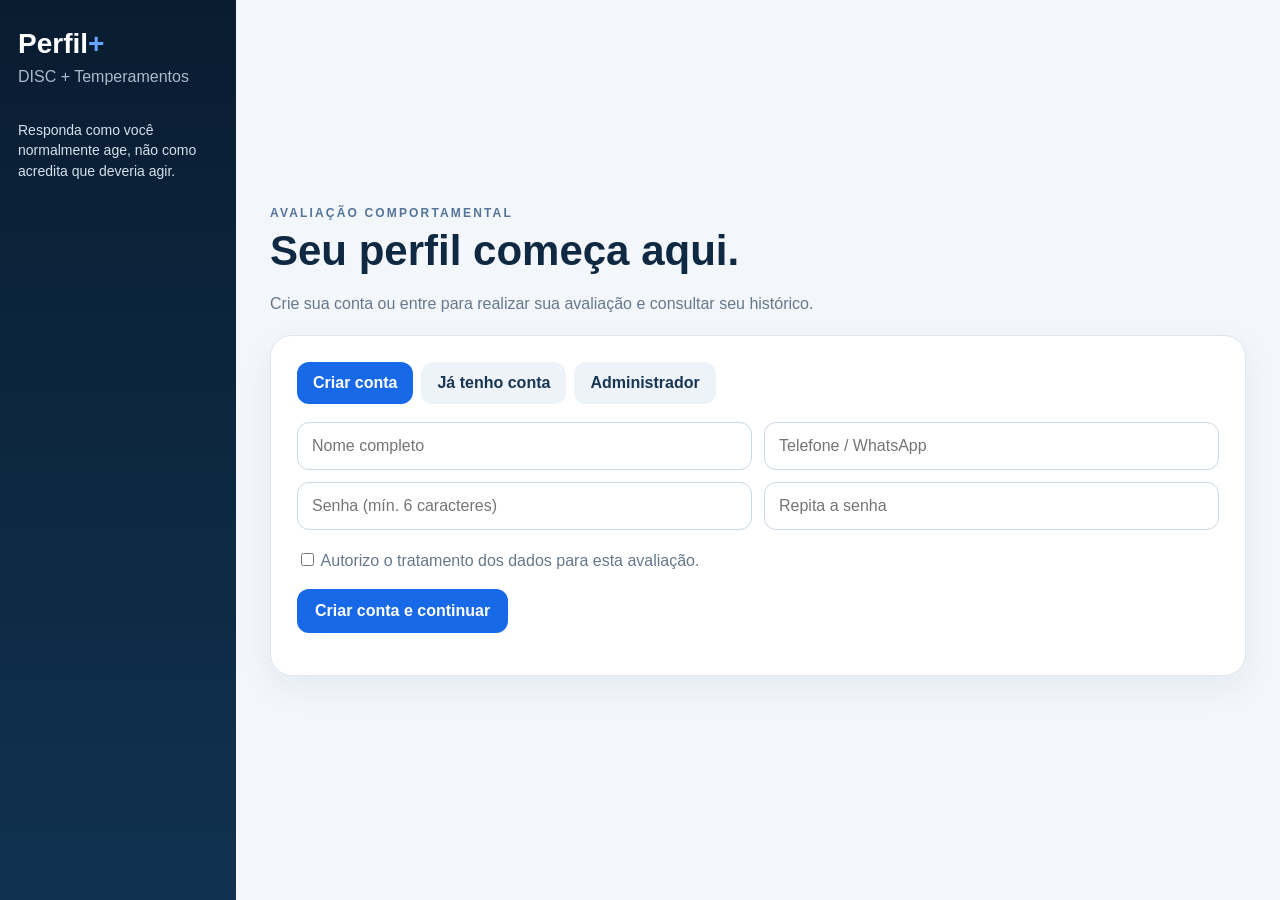
==== commit f5bf3eea: "Redesenha painel admin e adiciona exclusão segura" ====
--- a/index.html
+++ b/index.html
@@ -5,25 +5,34 @@
 <meta name="viewport" content="width=device-width,initial-scale=1">
 <title>Perfil+ | Avaliação Comportamental</title>
 <style>
-*{box-sizing:border-box}body{margin:0;font-family:Inter,Arial,sans-serif;background:#f4f7fb;color:#102942}.app{min-height:100vh;display:grid;grid-template-columns:250px 1fr}.side{background:linear-gradient(180deg,#0b1d31,#0f2944);color:#fff;padding:28px 22px;position:relative}.brand{font-size:28px;font-weight:900}.brand i{color:#5d9cff;font-style:normal}.main{padding:34px;max-width:1120px;width:100%;margin:auto}.card{background:#fff;border:1px solid #dfe7f1;border-radius:22px;padding:26px;margin:20px 0;box-shadow:0 12px 40px #18344e0a}.hidden{display:none!important}h1{font-size:42px;margin:8px 0}h2,h3{color:#122f4d}.muted{color:#65778d;line-height:1.6}.ey{font-size:12px;letter-spacing:.18em;font-weight:900;color:#54749a}.tabs{display:flex;gap:8px;flex-wrap:wrap}.tabs button,.btn{border:0;border-radius:12px;padding:13px 18px;font-weight:800;cursor:pointer}.tabs button{background:#edf3f9;color:#183653}.tabs .on,.btn{background:#1769e8;color:#fff}.fields{display:grid;grid-template-columns:1fr 1fr;gap:12px;margin:18px 0}input{padding:14px;border:1px solid #ccd8e6;border-radius:12px;font:inherit;width:100%}.progress{height:9px;background:#dde6f0;border-radius:99px;overflow:hidden}.progress i{display:block;height:100%;background:#2678f2}.q{font-size:25px;line-height:1.35}.scale{display:grid;grid-template-columns:repeat(5,1fr);gap:10px}.choice{border:1px solid #dce5ef;border-radius:15px;padding:14px 8px;text-align:center;cursor:pointer;background:#fff}.choice.sel{background:#eef5ff;border-color:#2678f2;box-shadow:0 0 0 2px #2678f21c}.emoji{font-size:28px}.actions{display:flex;justify-content:space-between;gap:10px}.secondary{background:#eaf1f8;color:#17324f}.score{margin:13px 0}.line{display:flex;justify-content:space-between;gap:14px}.mini{height:8px;background:#e7edf4;border-radius:9px;overflow:hidden}.mini i{display:block;height:100%;background:linear-gradient(90deg,#1769e8,#5d9cff)}.grid{display:grid;grid-template-columns:1fr 1fr;gap:18px}.kpis{display:grid;grid-template-columns:repeat(4,1fr);gap:12px}.kpi{background:#fff;border:1px solid #dfe7f1;border-radius:16px;padding:18px}.kpi b{font-size:28px}.table{width:100%;border-collapse:collapse}.table td,.table th{padding:11px;border-bottom:1px solid #e7edf4;text-align:left}.table tbody tr{transition:.15s}.table tbody tr:hover{background:#f4f8fd}.detailBtn{border:0;background:#eaf2ff;color:#1769e8;font-weight:800;border-radius:9px;padding:8px 11px;cursor:pointer;white-space:nowrap}.infoGrid{display:grid;grid-template-columns:repeat(3,1fr);gap:12px}.infoBox{padding:15px;border:1px solid #e0e8f1;border-radius:14px;background:#fbfdff}.infoBox span{display:block;color:#718196;font-size:12px;margin-bottom:6px}.infoBox b{font-size:16px}.note{padding:14px 16px;background:#fff8dd;border:1px solid #f1dfa0;border-radius:12px;color:#6e590b;line-height:1.5}.logout{margin-top:30px;background:none;border:0;color:#b8c8d8;cursor:pointer}.heroResult{background:radial-gradient(circle at 88% 18%,#2f72b94d,transparent 28%),linear-gradient(145deg,#0c2037,#173c61);color:#fff;border-radius:26px;padding:34px;position:relative;overflow:hidden;box-shadow:0 22px 50px #0c203729}.heroResult h2,.heroResult h3{color:#fff;margin:8px 0}.heroResult h2{font-size:38px}.resultBadge{display:inline-flex;align-items:center;gap:8px;padding:8px 12px;border:1px solid #ffffff29;background:#ffffff10;border-radius:999px;font-size:12px;font-weight:900;letter-spacing:.08em}.chips{display:flex;flex-wrap:wrap;gap:8px;margin-top:18px}.chip{padding:8px 11px;border-radius:999px;background:#ffffff12;border:1px solid #ffffff20;color:#eaf4ff;font-size:12px;font-weight:800}.reportGrid{display:grid;grid-template-columns:1fr 1fr;gap:18px;margin-top:18px}.resultPanel{background:#fff;border:1px solid #dfe7f1;border-radius:20px;padding:22px;box-shadow:0 10px 28px #18344e0a}.resultPanel h3{margin-top:0}.sectionHead{margin:34px 0 14px}.sectionHead small{display:block;color:#1769e8;font-weight:900;letter-spacing:.13em;font-size:11px;margin-bottom:5px}.sectionHead h2{font-size:28px;margin:0}.profileGrid{display:grid;grid-template-columns:repeat(2,1fr);gap:14px}.featureCard{background:#fff;border:1px solid #dfe7f1;border-radius:18px;padding:20px;min-height:160px}.featureIcon{width:38px;height:38px;display:flex;align-items:center;justify-content:center;border-radius:12px;background:#edf4ff;font-size:19px;margin-bottom:12px}.featureCard h3{font-size:17px;margin:0 0 8px}.featureCard p{margin:0;color:#60748b;line-height:1.6}.strengthGrid{display:grid;grid-template-columns:1fr 1fr;gap:14px}.strengthBox,.attentionBox{border-radius:18px;padding:20px}.strengthBox{background:#effaf4;border:1px solid #ccebd9}.attentionBox{background:#fff7ef;border:1px solid #f0dac4}.cleanList{padding-left:19px;margin:10px 0 0}.cleanList li{margin:8px 0;line-height:1.45}.temperamentHero{background:linear-gradient(135deg,#f5f1ff,#eef6ff);border:1px solid #dcd9f4;border-radius:22px;padding:24px}.temperamentHero h2{margin:6px 0 8px}.temperamentLabel{font-size:11px;font-weight:900;letter-spacing:.14em;color:#6b5db7}.comboBox{margin-top:18px;border-radius:18px;padding:20px;background:#0f2944;color:#eaf4ff}.comboBox h3{color:#fff;margin-top:0}.reportActions{display:flex;justify-content:flex-end;gap:10px;margin:18px 0}.reportFoot{margin-top:22px;font-size:12px;color:#718196;line-height:1.5}@media print{.side,.reportActions,.btn,#detailBack{display:none!important}.app{display:block}.main{max-width:none;padding:0}.card,.resultPanel,.featureCard{box-shadow:none;break-inside:avoid}.heroResult{box-shadow:none}}
-@media(max-width:780px){.app{grid-template-columns:1fr}.side{padding:16px}.main{padding:18px 12px}.fields,.grid,.infoGrid,.reportGrid,.profileGrid,.strengthGrid{grid-template-columns:1fr}.scale{grid-template-columns:1fr}.kpis{grid-template-columns:1fr 1fr}h1{font-size:32px}.table{font-size:13px}.heroResult{padding:24px}.heroResult h2{font-size:30px}}
+:root{--navy:#0b2036;--navy2:#123553;--blue:#1769e8;--blue2:#5d9cff;--bg:#f3f6fb;--line:#dfe7f1;--text:#102942;--muted:#66788d;--green:#1f9d62;--yellow:#d89a15;--red:#cf3b3b;--gold:#c89a42}
+*{box-sizing:border-box}body{margin:0;font-family:Inter,Arial,sans-serif;background:var(--bg);color:var(--text)}button,input,select{font:inherit}.app{min-height:100vh;display:grid;grid-template-columns:236px 1fr}.side{background:linear-gradient(180deg,#091c30,#103250);color:#fff;padding:28px 18px;position:sticky;top:0;height:100vh}.brand{font-size:28px;font-weight:900}.brand i{color:#66a4ff;font-style:normal}.sideSub{color:#a8bbce;margin-top:8px}.sideText{margin-top:34px;color:#d4e1ed;line-height:1.45;font-size:14px}.logout{margin-top:32px;background:none;border:0;color:#b9cad9;cursor:pointer;padding:0}.main{padding:34px;max-width:1240px;width:100%;margin:auto}.hidden{display:none!important}.ey{font-size:12px;letter-spacing:.18em;font-weight:900;color:#54749a}h1{font-size:42px;margin:7px 0 8px}h2,h3{color:#122f4d}.muted{color:var(--muted);line-height:1.6}.card{background:#fff;border:1px solid var(--line);border-radius:22px;padding:26px;margin:18px 0;box-shadow:0 12px 34px #173b6010}.btn{border:0;border-radius:12px;padding:13px 18px;font-weight:800;cursor:pointer;background:var(--blue);color:#fff}.secondary{background:#eaf1f8;color:#17324f}.danger{background:#fff1f1;color:#b92b2b;border:1px solid #f2cece}.ghostDanger{background:#fff;color:#b92b2b;border:1px solid #efcaca}.tabs{display:flex;gap:8px;flex-wrap:wrap}.tabs button{border:0;border-radius:12px;padding:12px 16px;font-weight:800;background:#edf3f9;color:#183653;cursor:pointer}.tabs .on{background:var(--blue);color:#fff}.fields{display:grid;grid-template-columns:1fr 1fr;gap:12px;margin:18px 0}input,select{padding:14px;border:1px solid #ccd8e6;border-radius:12px;background:#fff;color:var(--text);width:100%}.progress{height:9px;background:#dde6f0;border-radius:99px;overflow:hidden}.progress i{display:block;height:100%;background:var(--blue)}.q{font-size:25px;line-height:1.35}.scale{display:grid;grid-template-columns:repeat(5,1fr);gap:10px}.choice{border:1px solid #dce5ef;border-radius:15px;padding:14px 8px;text-align:center;cursor:pointer;background:#fff}.choice.sel{background:#eef5ff;border-color:#2678f2;box-shadow:0 0 0 2px #2678f21c}.emoji{font-size:28px}.actions{display:flex;justify-content:space-between;gap:10px}.line{display:flex;justify-content:space-between;gap:14px}.mini{height:8px;background:#e7edf4;border-radius:9px;overflow:hidden}.mini i{display:block;height:100%;background:linear-gradient(90deg,#1769e8,#5d9cff)}.score{margin:13px 0}.note{padding:14px 16px;background:#fff8dd;border:1px solid #f1dfa0;border-radius:12px;color:#6e590b;line-height:1.5}
+/* participante */
+.historyItem{display:flex;align-items:center;justify-content:space-between;gap:16px;padding:16px 0;border-bottom:1px solid #e8eef5}.historyItem:last-child{border-bottom:0}.historyMeta{display:flex;gap:10px;flex-wrap:wrap;margin-top:6px}.badge{display:inline-flex;align-items:center;border-radius:999px;padding:6px 10px;font-size:12px;font-weight:800}.bDone{background:#eaf8f0;color:#18784b}.bDoing{background:#fff5dc;color:#9a6a00}.bDisc{background:#edf4ff;color:#1559b7}.bTemp{background:#f4edff;color:#6c45a8}
+/* admin */
+.adminHero{display:flex;align-items:flex-end;justify-content:space-between;gap:20px;margin-bottom:20px}.adminHero p{margin:0;color:var(--muted)}.adminMark{width:54px;height:54px;border-radius:18px;background:linear-gradient(145deg,var(--navy),#1d5683);color:#fff;display:flex;align-items:center;justify-content:center;font-size:25px;box-shadow:0 14px 30px #0b203624}.kpis{display:grid;grid-template-columns:repeat(4,1fr);gap:14px}.kpi{background:linear-gradient(145deg,#fff,#fbfdff);border:1px solid var(--line);border-radius:20px;padding:20px;position:relative;overflow:hidden;box-shadow:0 12px 30px #173b6009}.kpi:after{content:'';position:absolute;width:70px;height:70px;border-radius:50%;right:-26px;top:-26px;background:#1769e80a}.kpiIcon{width:38px;height:38px;border-radius:12px;background:#eef5ff;display:flex;align-items:center;justify-content:center;margin-bottom:12px}.kpiLabel{color:#73869a;font-size:13px}.kpi b{font-size:31px;display:block;margin-top:2px}.adminToolbar{background:#fff;border:1px solid var(--line);border-radius:22px;padding:18px;margin:20px 0 14px;box-shadow:0 12px 30px #173b6008}.toolbarTop{display:grid;grid-template-columns:1.5fr .8fr .8fr .8fr auto;gap:10px}.resultCount{font-size:13px;color:#718196;margin:12px 2px 0}.adminList{display:grid;gap:12px}.personCard{background:#fff;border:1px solid var(--line);border-radius:20px;padding:18px;display:grid;grid-template-columns:minmax(220px,1.5fr) minmax(120px,.7fr) minmax(120px,.7fr) minmax(130px,.8fr) auto;gap:16px;align-items:center;box-shadow:0 10px 26px #173b6008;transition:.15s}.personCard:hover{transform:translateY(-1px);box-shadow:0 16px 34px #173b6011}.personName{font-weight:900;font-size:16px}.personPhone{font-size:13px;color:#718196;margin-top:4px}.labelTiny{display:block;font-size:11px;text-transform:uppercase;letter-spacing:.08em;color:#8293a5;margin-bottom:5px}.personActions{display:flex;gap:7px;justify-content:flex-end;flex-wrap:wrap}.smallBtn{border:0;border-radius:10px;padding:9px 11px;font-weight:800;cursor:pointer;font-size:12px}.viewBtn{background:#eaf2ff;color:#1769e8}.deleteBtn{background:#fff0f0;color:#bc3030}.deleteUserBtn{background:#fff;color:#bc3030;border:1px solid #efcaca}.empty{background:#fff;border:1px dashed #cad6e4;border-radius:18px;padding:34px;text-align:center;color:#718196}
+/* relatório */
+.heroResult{background:radial-gradient(circle at 88% 18%,#2f72b94d,transparent 28%),linear-gradient(145deg,#0c2037,#173c61);color:#fff;border-radius:26px;padding:34px;box-shadow:0 22px 50px #0c203729}.heroResult h2,.heroResult h3{color:#fff;margin:8px 0}.heroResult h2{font-size:38px}.resultBadge{display:inline-flex;padding:8px 12px;border:1px solid #ffffff29;background:#ffffff10;border-radius:999px;font-size:12px;font-weight:900;letter-spacing:.08em}.chips{display:flex;flex-wrap:wrap;gap:8px;margin-top:18px}.chip{padding:8px 11px;border-radius:999px;background:#ffffff12;border:1px solid #ffffff20;color:#eaf4ff;font-size:12px;font-weight:800}.reportGrid{display:grid;grid-template-columns:1fr 1fr;gap:18px;margin-top:18px}.resultPanel{background:#fff;border:1px solid var(--line);border-radius:20px;padding:22px;box-shadow:0 10px 28px #18344e0a}.sectionHead{margin:34px 0 14px}.sectionHead small{display:block;color:#1769e8;font-weight:900;letter-spacing:.13em;font-size:11px;margin-bottom:5px}.sectionHead h2{font-size:28px;margin:0}.profileGrid{display:grid;grid-template-columns:repeat(2,1fr);gap:14px}.featureCard{background:#fff;border:1px solid var(--line);border-radius:18px;padding:20px;min-height:155px}.featureIcon{width:38px;height:38px;display:flex;align-items:center;justify-content:center;border-radius:12px;background:#edf4ff;font-size:19px;margin-bottom:12px}.featureCard h3{font-size:17px;margin:0 0 8px}.featureCard p{margin:0;color:#60748b;line-height:1.6}.strengthGrid{display:grid;grid-template-columns:1fr 1fr;gap:14px}.strengthBox,.attentionBox{border-radius:18px;padding:20px}.strengthBox{background:#effaf4;border:1px solid #ccebd9}.attentionBox{background:#fff7ef;border:1px solid #f0dac4}.cleanList{padding-left:19px;margin:10px 0 0}.cleanList li{margin:8px 0;line-height:1.45}.temperamentHero{background:linear-gradient(135deg,#f5f1ff,#eef6ff);border:1px solid #dcd9f4;border-radius:22px;padding:24px}.temperamentLabel{font-size:11px;font-weight:900;letter-spacing:.14em;color:#6b5db7}.comboBox{margin-top:18px;border-radius:18px;padding:20px;background:#0f2944;color:#eaf4ff}.comboBox h3{color:#fff;margin-top:0}.reportActions{display:flex;justify-content:flex-end;gap:10px;margin:18px 0}.reportFoot{margin-top:22px;font-size:12px;color:#718196;line-height:1.5}.infoGrid{display:grid;grid-template-columns:repeat(3,1fr);gap:12px}.infoBox{padding:15px;border:1px solid #e0e8f1;border-radius:14px;background:#fbfdff}.infoBox span{display:block;color:#718196;font-size:12px;margin-bottom:6px}.officeGrid{display:grid;grid-template-columns:repeat(2,1fr);gap:14px}.officeCard{background:linear-gradient(145deg,#fff,#f7faff);border:1px solid #dce6f2;border-radius:18px;padding:20px;position:relative;overflow:hidden}.officeCard:before{content:'';position:absolute;left:0;top:0;bottom:0;width:4px;background:#1769e8}.managerNote{margin-top:14px;background:#eef5ff;border:1px solid #d2e3fb;border-radius:18px;padding:20px}.doDont{display:grid;grid-template-columns:1fr 1fr;gap:14px;margin-top:14px}.doBox,.dontBox{border-radius:18px;padding:18px}.doBox{background:#effaf4;border:1px solid #ccebd9}.dontBox{background:#fff4f1;border:1px solid #f2d0c7}.adminOnly{border:2px solid #d9e7f8;border-radius:24px;padding:22px;margin-top:26px;background:#f9fbfe}.adminOnlyTitle{display:flex;align-items:center;gap:10px;margin-bottom:4px}.adminOnlyTitle span{width:34px;height:34px;border-radius:10px;background:#0f2944;color:#fff;display:flex;align-items:center;justify-content:center}.adminOnlyTitle h2{margin:0}.adminOnly>p{margin-top:4px;color:#718196}.detailTopActions{display:flex;gap:10px;flex-wrap:wrap;justify-content:space-between;align-items:center}.detailDanger{display:flex;gap:8px;flex-wrap:wrap}
+@media print{.side,.reportActions,.btn,.detailTopActions,.adminOnly{display:none!important}.app{display:block}.main{max-width:none;padding:0}.card,.resultPanel,.featureCard{box-shadow:none;break-inside:avoid}.heroResult{box-shadow:none}}
+@media(max-width:980px){.toolbarTop{grid-template-columns:1fr 1fr}.kpis{grid-template-columns:1fr 1fr}.personCard{grid-template-columns:1fr 1fr}.personActions{justify-content:flex-start}}
+@media(max-width:680px){.app{grid-template-columns:1fr}.side{height:auto;position:relative;padding:17px}.sideText{display:none}.main{padding:20px 12px}.fields,.reportGrid,.profileGrid,.strengthGrid,.infoGrid,.officeGrid,.doDont,.toolbarTop,.personCard{grid-template-columns:1fr}.scale{grid-template-columns:1fr}.kpis{grid-template-columns:1fr 1fr}h1{font-size:32px}.adminHero{align-items:flex-start}.adminMark{display:none}.personActions{justify-content:flex-start}.heroResult{padding:24px}.heroResult h2{font-size:30px}.historyItem{align-items:flex-start;flex-direction:column}}
 </style>
 </head>
 <body>
 <div class="app">
-<aside class="side"><div class="brand">Perfil<i>+</i></div><p style="color:#aab9c8">DISC + Temperamentos</p><p style="margin-top:40px;color:#d8e2ec">Responda como você normalmente age, não como acredita que deveria agir.</p><button id="logout" class="logout hidden">Sair</button></aside>
+<aside class="side"><div class="brand">Perfil<i>+</i></div><div class="sideSub">DISC + Temperamentos</div><div class="sideText">Responda como você normalmente age, não como acredita que deveria agir.</div><button id="logout" class="logout hidden">Sair</button></aside>
 <main class="main">
 <section id="auth"><div class="ey">AVALIAÇÃO COMPORTAMENTAL</div><h1>Seu perfil começa aqui.</h1><p class="muted">Crie sua conta ou entre para realizar sua avaliação e consultar seu histórico.</p><div class="card"><div class="tabs"><button id="tc" class="on">Criar conta</button><button id="tl">Já tenho conta</button><button id="ta">Administrador</button></div><div id="create"><div class="fields"><input id="rn" placeholder="Nome completo"><input id="rp" placeholder="Telefone / WhatsApp"><input id="rs" type="password" placeholder="Senha (mín. 6 caracteres)"><input id="rs2" type="password" placeholder="Repita a senha"></div><label class="muted"><input id="cons" type="checkbox" style="width:auto"> Autorizo o tratamento dos dados para esta avaliação.</label><p><button class="btn" id="register">Criar conta e continuar</button></p></div><div id="login" class="hidden"><div class="fields"><input id="lp" placeholder="Telefone"><input id="ls" type="password" placeholder="Senha"></div><button class="btn" id="enter">Entrar</button></div><div id="adminLogin" class="hidden"><div class="fields"><input id="ap" placeholder="Telefone do administrador"><input id="as" type="password" placeholder="Senha"></div><button class="btn" id="adminEnter">Entrar no painel</button></div></div></section>
 <section id="home" class="hidden"><div class="ey">ÁREA DO PARTICIPANTE</div><h1>Olá, <span id="name"></span>.</h1><div class="card"><h2>Avaliação comportamental</h2><p class="muted">48 questões • DISC + quatro temperamentos • aproximadamente 10–15 minutos.</p><button class="btn" id="start">Iniciar / continuar avaliação</button></div><div class="card"><h2>Meu histórico</h2><div id="history"></div></div></section>
 <section id="test" class="hidden"><div class="ey">AVALIAÇÃO</div><h1>Responda com sinceridade.</h1><div class="card"><div class="line"><b id="qc"></b><span id="pct"></span></div><div class="progress"><i id="bar"></i></div><h2 class="q" id="question"></h2><p class="muted">Quanto você concorda com esta afirmação?</p><div id="scale" class="scale"></div></div><div class="actions"><button class="btn secondary" id="prev">← Anterior</button><button class="btn" id="next">Próxima →</button></div></section>
-<section id="done" class="hidden"><div class="ey">CONCLUÍDO</div><h1>Avaliação finalizada.</h1><div id="report"></div><button class="btn secondary" id="back">Voltar</button></section>
-<section id="admin" class="hidden"><div class="ey">PAINEL ADMINISTRATIVO</div><h1>Visão geral</h1><div class="kpis" id="kpis"></div><div class="card"><div class="fields"><input id="search" placeholder="Buscar por nome ou telefone"><button class="btn secondary" id="export">Exportar CSV</button></div><div style="overflow:auto"><table class="table"><thead><tr><th>Nome</th><th>Telefone</th><th>Status</th><th>DISC</th><th>Temperamento</th><th></th></tr></thead><tbody id="rows"></tbody></table></div></div></section>
-<section id="adminDetail" class="hidden"><button class="btn secondary" id="detailBack">← Voltar ao painel</button><div class="ey" style="margin-top:28px">DETALHES DO PARTICIPANTE</div><h1 id="detailName"></h1><div id="detailContent"></div></section>
+<section id="done" class="hidden"><div class="ey">ANÁLISE COMPORTAMENTAL</div><h1>Seu resultado</h1><div id="report"></div><button class="btn secondary" id="back">Voltar</button></section>
+<section id="admin" class="hidden"><div class="adminHero"><div><div class="ey">PAINEL ADMINISTRATIVO</div><h1>Gestão de perfis</h1><p>Acompanhe avaliações, resultados e histórico dos participantes.</p></div><div class="adminMark">⌁</div></div><div class="kpis" id="kpis"></div><div class="adminToolbar"><div class="toolbarTop"><input id="search" placeholder="Buscar por nome ou telefone"><select id="filterStatus"><option value="">Todos os status</option><option value="concluida">Concluídas</option><option value="em_andamento">Em andamento</option></select><select id="filterDisc"><option value="">Todos os DISC</option><option>Dominância</option><option>Influência</option><option>Estabilidade</option><option>Conformidade</option></select><select id="filterTemp"><option value="">Todos os temperamentos</option><option>Colérico</option><option>Sanguíneo</option><option>Melancólico</option><option>Fleumático</option></select><button class="btn secondary" id="export">Exportar CSV</button></div><div id="resultCount" class="resultCount"></div></div><div id="adminList" class="adminList"></div></section>
+<section id="adminDetail" class="hidden"><div class="detailTopActions"><button class="btn secondary" id="detailBack">← Voltar ao painel</button><div class="detailDanger"><button class="btn danger" id="detailDeleteTest">Excluir teste</button><button class="btn ghostDanger" id="detailDeleteUser">Excluir cadastro</button></div></div><div class="ey" style="margin-top:28px">DETALHES DO PARTICIPANTE</div><h1 id="detailName"></h1><div id="detailContent"></div></section>
 </main></div>
 <script>
 const URL='https://suuaatnkfyfoqotkrjco.supabase.co',KEY='sb_publishable_rZbPjxi-sUrCzxh5SHd2VQ_t8WMvowl';
 const qs=['Quando surge um problema, tenho tendência a assumir a frente para resolvê-lo.','Tenho facilidade para conversar e criar conexão com pessoas que acabei de conhecer.','Prefiro trabalhar em um ambiente estável, com poucas mudanças inesperadas.','Antes de entregar algo importante, costumo conferir os detalhes mais de uma vez.','Quando acredito que uma decisão está errada, não tenho dificuldade em me posicionar.','Costumo demonstrar entusiasmo quando uma ideia me agrada.','Tenho paciência para acompanhar processos que levam bastante tempo.','Fico incomodado quando um trabalho é realizado sem critérios claros de qualidade.','Competição costuma aumentar minha vontade de alcançar um resultado.','Normalmente sou uma das pessoas que mais conversa quando estou em grupo.','Mudanças repentinas podem me tirar do meu ritmo.','Gosto de entender bem uma situação antes de tomar uma decisão importante.','Em situações de pressão, prefiro agir rapidamente a esperar todas as informações.','Tenho facilidade para demonstrar minhas emoções e opiniões.','Geralmente consigo manter a calma quando outras pessoas estão agitadas.','Tenho tendência a perceber erros e inconsistências que outras pessoas deixam passar.','Quando existe um objetivo difícil, gosto do desafio de tentar conquistá-lo.','Sinto-me energizado quando estou interagindo com várias pessoas.','Prefiro resolver conflitos de maneira tranquila em vez de confrontar imediatamente.','Quando recebo uma tarefa nova, gosto de entender exatamente o que é esperado.','Não gosto de depender excessivamente da decisão de outras pessoas para avançar.','É comum eu contar histórias, brincar ou tornar o ambiente mais descontraído.','Consigo manter uma rotina por bastante tempo sem me incomodar.','Costumo analisar consequências antes de fazer algo que possa dar errado.','Se ninguém tomar uma decisão, provavelmente eu tomarei.','Conhecer pessoas novas costuma ser algo natural para mim.','Sou uma pessoa que os outros geralmente consideram paciente.','Organização e planejamento fazem diferença na qualidade do meu trabalho.','Quando tenho convicção sobre algo, posso ser bastante firme para defendê-lo.','Normalmente demonstro rapidamente quando estou animado com alguma coisa.','Prefiro cooperação a competição dentro de uma equipe.','Erros pequenos podem me incomodar mesmo quando o resultado geral ficou bom.','Resultados são mais importantes para mim do que manter um processo exatamente como sempre foi feito.','Tenho facilidade para convencer outras pessoas quando acredito em uma ideia.','Procuro evitar decisões impulsivas quando existe tempo para analisar.','Gosto de trabalhar com padrões, informações e critérios bem definidos.','Em uma discussão profissional, consigo dizer diretamente que discordo.','Gosto de ambientes movimentados e com bastante interação.','Costumo ouvir bastante antes de expressar minha própria opinião.','Antes de concluir uma tarefa complexa, verifico se tudo está correto.','Quando algo está impedindo um resultado, tento remover o obstáculo rapidamente.','Tenho facilidade para motivar ou empolgar outras pessoas.','Pessoas próximas costumam me considerar constante e previsível nas minhas atitudes.','Quando recebo informações contraditórias, procuro investigar antes de chegar a uma conclusão.','Normalmente prefiro assumir responsabilidade por uma decisão a deixar que a situação fique indefinida.','Em grupos novos, geralmente não demora muito para eu começar a participar das conversas.','Mesmo quando estou sob pressão, procuro não mudar bruscamente minha maneira de tratar as pessoas.','Tenho tendência a estabelecer padrões altos para aquilo que faço.'];
-const $=x=>document.getElementById(x),ids=['auth','home','test','done','admin','adminDetail'];let me,token,aid,idx=0,ans=Array(48).fill(null);
+const $=x=>document.getElementById(x),ids=['auth','home','test','done','admin','adminDetail'];let me,token,aid,idx=0,ans=Array(48).fill(null),currentDetail=null,myHistory=[];
 async function rpc(n,b){const r=await fetch(URL+'/rest/v1/rpc/'+n,{method:'POST',headers:{'Content-Type':'application/json',apikey:KEY,Authorization:'Bearer '+KEY},body:JSON.stringify(b||{})});let d;try{d=await r.json()}catch{}if(!r.ok)throw Error(d?.message||'Erro de conexão');return d}
 function show(x){ids.forEach(i=>$(i).classList.toggle('hidden',i!==x));$('logout').classList.toggle('hidden',x==='auth')}
 function phone(x){return String(x||'').replace(/\D/g,'')}function esc(x){return String(x??'').replace(/[&<>"']/g,m=>({'&':'&amp;','<':'&lt;','>':'&gt;','"':'&quot;',"'":'&#039;'}[m]))}
@@ -32,30 +41,43 @@
 async function signin(p,s,admin=false){const d=await rpc('validar_login',{p_telefone:phone(p),p_senha:s}),x=d?.[0];if(!x)throw Error('Login inválido');if(admin&&x.tipo!=='admin')throw Error('Conta sem acesso administrativo');me=x;token=x.token;sessionStorage.setItem('perfilSession',JSON.stringify({me,token}))}
 $('register').onclick=async()=>{try{if($('rn').value.trim().length<3||phone($('rp').value).length<8||$('rs').value.length<6||$('rs').value!==$('rs2').value||!$('cons').checked)throw Error('Confira os dados preenchidos.');await rpc('cadastrar_participante',{p_nome:$('rn').value.trim(),p_telefone:phone($('rp').value),p_senha:$('rs').value});await signin($('rp').value,$('rs').value);home()}catch(e){alert(e.message)}};
 $('enter').onclick=async()=>{try{await signin($('lp').value,$('ls').value);home()}catch(e){alert(e.message)}};$('adminEnter').onclick=async()=>{try{await signin($('ap').value,$('as').value,true);show('admin');admin()}catch(e){alert(e.message)}};$('logout').onclick=()=>{sessionStorage.clear();me=token=null;show('auth')};
-async function home(){show('home');$('name').textContent=(me.nome_completo||'Participante').split(' ')[0];const r=await rpc('minhas_avaliacoes',{p_token:token});const completed=r.filter(x=>x.status==='concluida').sort((a,b)=>new Date(b.concluido_em||b.iniciado_em)-new Date(a.concluido_em||a.iniciado_em));let lock='';if(completed.length){const d=new Date(completed[0].concluido_em||completed[0].iniciado_em);const next=new Date(d);next.setMonth(next.getMonth()+6);if(next>new Date()){lock='<div class="note" style="margin-top:14px">Nova avaliação disponível a partir de <b>'+next.toLocaleDateString('pt-BR')+'</b>.</div>';$('start').disabled=true;$('start').style.opacity='.55';}else{$('start').disabled=false;$('start').style.opacity='1'}}else{$('start').disabled=false;$('start').style.opacity='1'}$('history').innerHTML=(r.length?r.map(x=>'<p><b>'+new Date(x.iniciado_em).toLocaleDateString('pt-BR')+'</b> — '+(x.status==='concluida'?'DISC '+esc(x.perfil_disc)+' • '+esc(x.temperamento_principal):'Em andamento')+'</p>').join(''):'<p class="muted">Nenhuma avaliação ainda.</p>')+lock}
+async function home(){show('home');$('name').textContent=(me.nome_completo||'Participante').split(' ')[0];const r=await rpc('minhas_avaliacoes',{p_token:token});myHistory=r;const completed=r.filter(x=>x.status==='concluida').sort((a,b)=>new Date(b.concluido_em||b.iniciado_em)-new Date(a.concluido_em||a.iniciado_em));let lock='';if(completed.length){const d=new Date(completed[0].concluido_em||completed[0].iniciado_em),next=new Date(d);next.setMonth(next.getMonth()+6);if(next>new Date()){lock='<div class="note" style="margin-top:14px">Nova avaliação disponível a partir de <b>'+next.toLocaleDateString('pt-BR')+'</b>.</div>';$('start').disabled=true;$('start').style.opacity='.55'}else{$('start').disabled=false;$('start').style.opacity='1'}}else{$('start').disabled=false;$('start').style.opacity='1'}$('history').innerHTML=(r.length?r.map((x,i)=>'<div class="historyItem"><div><b>'+new Date(x.iniciado_em).toLocaleDateString('pt-BR')+'</b><div class="historyMeta">'+(x.status==='concluida'?'<span class="badge bDone">Concluída</span><span class="badge bDisc">'+esc(x.perfil_disc)+'</span><span class="badge bTemp">'+esc(x.temperamento_principal)+'</span>':'<span class="badge bDoing">Em andamento</span>')+'</div></div>'+(x.status==='concluida'?'<button class="smallBtn viewBtn" onclick="openMyReport('+i+')">Ver minha análise</button>':'')+'</div>').join(''):'<p class="muted">Nenhuma avaliação ainda.</p>')+lock}
+window.openMyReport=function(i){const r=myHistory[i];if(!r||r.status!=='concluida')return;$('report').innerHTML=report(r,false);show('done');window.scrollTo(0,0)};
 $('start').onclick=async()=>{if($('start').disabled)return;try{aid=await rpc('iniciar_avaliacao',{p_token:token});idx=0;ans=Array(48).fill(null);show('test');render()}catch(e){alert(e.message)}};
 const labels=['Discordo totalmente','Discordo','Às vezes / depende','Concordo','Concordo totalmente'],emoji=['😠','🙁','😐','🙂','😄'];function render(){const n=ans.filter(Boolean).length;$('qc').textContent='Questão '+(idx+1)+' de 48';$('pct').textContent=Math.round(n/48*100)+'%';$('bar').style.width=(n/48*100)+'%';$('question').textContent=qs[idx];$('scale').innerHTML=[1,2,3,4,5].map((v,i)=>'<div class="choice '+(ans[idx]===v?'sel':'')+'" data-v="'+v+'"><div class="emoji">'+emoji[i]+'</div><b>'+labels[i]+'</b></div>').join('');document.querySelectorAll('.choice').forEach(x=>x.onclick=()=>{ans[idx]=+x.dataset.v;render()});$('prev').disabled=idx===0;$('next').textContent=idx===47?'Finalizar ✓':'Próxima →'}
-$('prev').onclick=()=>{if(idx){idx--;render()}};$('next').onclick=async()=>{if(!ans[idx])return alert('Selecione uma resposta.');try{await rpc('salvar_resposta',{p_token:token,p_avaliacao:aid,p_questao:idx+1,p_resposta:ans[idx]});if(idx<47){idx++;render()}else{await rpc('finalizar_avaliacao',{p_token:token,p_avaliacao:aid});const r=(await rpc('minhas_avaliacoes',{p_token:token})).find(x=>x.id===aid);$('report').innerHTML=report(r);show('done')}}catch(e){alert(e.message)}};
+$('prev').onclick=()=>{if(idx){idx--;render()}};$('next').onclick=async()=>{if(!ans[idx])return alert('Selecione uma resposta.');try{await rpc('salvar_resposta',{p_token:token,p_avaliacao:aid,p_questao:idx+1,p_resposta:ans[idx]});if(idx<47){idx++;render()}else{await rpc('finalizar_avaliacao',{p_token:token,p_avaliacao:aid});const r=(await rpc('minhas_avaliacoes',{p_token:token})).find(x=>x.id===aid);$('report').innerHTML=report(r,false);show('done')}}catch(e){alert(e.message)}};
 function bars(r,a){const x=a?[['Dominância',r.dominancia],['Influência',r.influencia],['Estabilidade',r.estabilidade],['Conformidade',r.conformidade]]:[['Colérico',r.colerico],['Sanguíneo',r.sanguineo],['Melancólico',r.melancolico],['Fleumático',r.fleumatico]];return x.map(z=>'<div class="score"><div class="line"><span>'+z[0]+'</span><b>'+Number(z[1]||0)+'%</b></div><div class="mini"><i style="width:'+Number(z[1]||0)+'%"></i></div></div>').join('')}
 const disc={
-'Dominância':{tag:'Orientado a resultado e ação',keywords:['Determinado','Direto','Competitivo','Ágil'],summary:'A Dominância representa uma tendência de agir com objetividade, velocidade e foco em superar obstáculos. Pessoas com esse padrão costumam preferir autonomia, metas claras e liberdade para decidir como chegar ao resultado.',strengths:['Rapidez para decidir quando há pressão','Coragem para enfrentar problemas difíceis','Foco em metas, entregas e produtividade','Capacidade de assumir responsabilidade e direção'],attention:['Pode demonstrar impaciência com ritmos mais lentos','Pode decidir antes de ouvir todas as perspectivas','Tende a ser mais direto do que algumas pessoas esperam','Pode perder interesse em tarefas muito repetitivas'],communication:'Prefere comunicação curta, clara e orientada ao que precisa ser feito. Normalmente responde melhor a fatos, objetivos, prazos e opções concretas do que a explicações longas.',decision:'Tende a decidir com rapidez, priorizando impacto e resultado. Em situações complexas, pode ganhar qualidade ao reservar um momento para validar riscos, ouvir especialistas e considerar efeitos de longo prazo.',team:'Em equipe, costuma acelerar o grupo, desafiar a acomodação e cobrar avanço. Funciona melhor quando entende responsabilidades, limites de decisão e o resultado esperado.',leadership:'Na liderança, tende a estabelecer ritmo, cobrar responsabilidade e enfrentar decisões difíceis. O desenvolvimento passa por combinar firmeza com escuta, reconhecimento e clareza na delegação.',pressure:'Sob pressão, pode ficar mais controlador, direto e impaciente. É útil reduzir a velocidade por alguns minutos, distinguir urgência real de urgência percebida e confirmar prioridades.',environment:'Ambientes com autonomia, metas, desafios e possibilidade de influência costumam favorecer seu melhor desempenho.',development:'Pratique escuta ativa, delegação real, validação de riscos e adaptação do tom de comunicação conforme o interlocutor.'},
-'Influência':{tag:'Orientado a pessoas e mobilização',keywords:['Comunicativo','Entusiasmado','Persuasivo','Sociável'],summary:'A Influência representa uma tendência de buscar interação, reconhecimento, conexão e movimento. Pessoas com esse padrão costumam gerar energia social e facilidade para envolver outras pessoas em ideias.',strengths:['Facilidade para criar conexão e relacionamento','Capacidade de entusiasmar e mobilizar pessoas','Boa adaptação a ambientes sociais','Persuasão e expressão de ideias'],attention:['Pode perder foco em detalhes ou acompanhamento','Pode assumir compromissos além da capacidade real','Pode evitar conversas muito técnicas ou repetitivas','Pode decidir influenciado pelo entusiasmo do momento'],communication:'Prefere conversas abertas, dinâmicas e com espaço para interação. Normalmente se engaja melhor quando entende o impacto humano, a oportunidade e a história por trás de uma ideia.',decision:'Tende a considerar pessoas, possibilidades e clima do ambiente. A qualidade da decisão aumenta quando registra critérios, prazos e riscos antes de se comprometer.',team:'Em equipe, costuma fortalecer o clima, aproximar pessoas e manter energia. Pode se beneficiar de processos simples de acompanhamento para transformar entusiasmo em constância.',leadership:'Na liderança, tende a inspirar, comunicar visão e envolver pessoas. O desafio é equilibrar proximidade com cobrança, acompanhamento e critérios objetivos.',pressure:'Sob pressão, pode falar mais, dispersar ou buscar validação externa. Ajuda organizar prioridades por escrito e reduzir estímulos antes de tomar decisões importantes.',environment:'Ambientes colaborativos, com contato humano, variedade e espaço para comunicação tendem a favorecer seu desempenho.',development:'Use rotinas de acompanhamento, registre compromissos, aprofunde a escuta e crie pausas antes de prometer ou decidir.'},
-'Estabilidade':{tag:'Orientado a constância e cooperação',keywords:['Paciente','Leal','Constante','Cooperativo'],summary:'A Estabilidade representa uma tendência de valorizar previsibilidade, harmonia, continuidade e segurança nas relações. Pessoas com esse padrão costumam sustentar processos e vínculos com paciência.',strengths:['Paciência e consistência ao longo do tempo','Capacidade de ouvir e apoiar pessoas','Lealdade a equipes e compromissos','Equilíbrio em ambientes tensos'],attention:['Pode adiar conversas difíceis para preservar harmonia','Pode demorar a reagir a mudanças inesperadas','Pode aceitar carga excessiva antes de dizer não','Pode manter métodos conhecidos mesmo quando precisam mudar'],communication:'Prefere comunicação respeitosa, clara e sem pressão desnecessária. Mudanças são melhor recebidas quando há contexto, tempo para assimilação e segurança sobre o que permanecerá estável.',decision:'Tende a decidir com cuidado e consideração pelos impactos nas pessoas. Em cenários rápidos, ajuda definir prazo para decidir e separar fatos de receios.',team:'Em equipe, costuma ser um ponto de equilíbrio, continuidade e confiança. Contribui muito em cooperação, suporte e manutenção de acordos.',leadership:'Na liderança, tende a construir segurança, confiança e proximidade. O desenvolvimento está em aumentar assertividade e enfrentar conflitos necessários no momento certo.',pressure:'Sob pressão, pode se fechar, evitar confronto ou demorar a expor incômodo. É útil nomear o problema cedo, pedir prioridades claras e negociar capacidade.',environment:'Ambientes organizados, respeitosos, previsíveis e com relações estáveis favorecem seu melhor desempenho.',development:'Pratique assertividade, tolerância a mudanças graduais, conversas difíceis e definição explícita de limites.'},
-'Conformidade':{tag:'Orientado a qualidade e precisão',keywords:['Analítico','Cuidadoso','Estruturado','Exigente'],summary:'A Conformidade representa uma tendência de buscar exatidão, lógica, critérios e qualidade. Pessoas com esse padrão costumam observar detalhes, comparar informações e reduzir erros antes de concluir.',strengths:['Análise cuidadosa e pensamento estruturado','Atenção a detalhes e inconsistências','Compromisso com qualidade e padrões','Capacidade de investigar antes de concluir'],attention:['Pode gastar tempo demais refinando uma entrega','Pode ter dificuldade com decisões baseadas em informação incompleta','Pode parecer excessivamente crítico quando busca precisão','Pode sentir desconforto com improviso e mudanças pouco explicadas'],communication:'Prefere informações claras, completas e logicamente organizadas. Responde melhor quando critérios, dados, regras e expectativas estão explícitos.',decision:'Tende a reunir informações, comparar alternativas e avaliar riscos. Em cenários que exigem agilidade, é útil definir previamente qual nível de informação é suficiente para decidir.',team:'Em equipe, agrega qualidade, organização e prevenção de erros. Funciona melhor quando há critérios claros e espaço para questionar inconsistências sem interpretar isso como resistência.',leadership:'Na liderança, tende a estabelecer padrões e proteger a qualidade. O desafio é evitar microgestão e distinguir erros críticos de imperfeições aceitáveis.',pressure:'Sob pressão, pode revisar demais, ficar mais crítico ou paralisar diante da falta de dados. Ajuda definir prioridade, prazo e padrão mínimo de qualidade.',environment:'Ambientes com regras claras, autonomia técnica, tempo para análise e valorização da qualidade costumam favorecer seu desempenho.',development:'Pratique decisões com informação suficiente, priorização, tolerância ao erro controlado e comunicação mais simples quando o público não precisa de todos os detalhes.'}
-};
+'Dominância':{tag:'Orientado a resultado e ação',keywords:['Determinado','Direto','Competitivo','Ágil'],summary:'Tende a agir com objetividade, velocidade e foco em superar obstáculos. Prefere autonomia, metas claras e liberdade para decidir como chegar ao resultado.',strengths:['Rapidez para decidir sob pressão','Coragem para enfrentar problemas difíceis','Foco em metas e produtividade','Facilidade para assumir responsabilidade'],attention:['Pode demonstrar impaciência','Pode decidir antes de ouvir todas as perspectivas','Pode ser direto demais para alguns interlocutores','Pode perder interesse em tarefas repetitivas'],communication:'Prefere comunicação curta, clara e orientada ao que precisa ser feito.',decision:'Tende a decidir com rapidez e foco em impacto. Ganha qualidade ao validar riscos e ouvir outras perspectivas.',team:'Costuma acelerar o grupo e desafiar acomodação. Funciona melhor com responsabilidades e metas claras.',leadership:'Tende a estabelecer ritmo e cobrar responsabilidade. O desenvolvimento passa por equilibrar firmeza com escuta.',pressure:'Sob pressão, pode ficar mais controlador e impaciente.',environment:'Ambientes com autonomia, metas e desafios tendem a favorecer o desempenho.',development:'Pratique escuta ativa, delegação real, validação de riscos e adaptação do tom.'},
+'Influência':{tag:'Orientado a pessoas e mobilização',keywords:['Comunicativo','Entusiasmado','Persuasivo','Sociável'],summary:'Tende a buscar interação, reconhecimento, conexão e movimento. Pode gerar energia social e envolver pessoas em ideias.',strengths:['Facilidade para criar conexão','Capacidade de entusiasmar pessoas','Boa adaptação social','Persuasão e expressão de ideias'],attention:['Pode perder foco em detalhes','Pode assumir compromissos demais','Pode evitar tarefas repetitivas','Pode decidir pelo entusiasmo do momento'],communication:'Prefere conversas abertas, dinâmicas e com interação.',decision:'Tende a considerar pessoas, possibilidades e clima do ambiente. Registrar critérios e prazos melhora a decisão.',team:'Costuma fortalecer o clima e aproximar pessoas.',leadership:'Tende a inspirar e comunicar visão. Precisa equilibrar proximidade com acompanhamento.',pressure:'Sob pressão, pode se dispersar ou buscar validação externa.',environment:'Ambientes colaborativos e com variedade tendem a favorecer seu desempenho.',development:'Use rotinas de acompanhamento, registre compromissos e aprofunde a escuta.'},
+'Estabilidade':{tag:'Orientado a constância e cooperação',keywords:['Paciente','Leal','Constante','Cooperativo'],summary:'Tende a valorizar previsibilidade, harmonia, continuidade e segurança nas relações.',strengths:['Paciência e consistência','Capacidade de ouvir e apoiar','Lealdade a equipes','Equilíbrio em ambientes tensos'],attention:['Pode adiar conversas difíceis','Pode demorar a reagir a mudanças','Pode aceitar carga excessiva','Pode manter métodos conhecidos por tempo demais'],communication:'Prefere comunicação respeitosa, clara e sem pressão desnecessária.',decision:'Tende a decidir com cuidado e consideração pelos impactos nas pessoas.',team:'Costuma ser um ponto de equilíbrio e confiança.',leadership:'Tende a construir segurança e proximidade. Precisa desenvolver assertividade em conflitos necessários.',pressure:'Sob pressão, pode se fechar ou evitar confronto.',environment:'Ambientes organizados, respeitosos e previsíveis tendem a favorecer o desempenho.',development:'Pratique assertividade, tolerância a mudanças e definição de limites.'},
+'Conformidade':{tag:'Orientado a qualidade e precisão',keywords:['Analítico','Cuidadoso','Estruturado','Exigente'],summary:'Tende a buscar exatidão, lógica, critérios e qualidade. Costuma observar detalhes, comparar informações e reduzir erros antes de concluir.',strengths:['Análise cuidadosa','Atenção a detalhes','Compromisso com qualidade','Capacidade de investigar antes de concluir'],attention:['Pode gastar tempo demais refinando','Pode hesitar com informação incompleta','Pode parecer excessivamente crítico','Pode sentir desconforto com improviso'],communication:'Prefere informações claras, completas e logicamente organizadas.',decision:'Tende a reunir dados, comparar alternativas e avaliar riscos.',team:'Agrega qualidade, organização e prevenção de erros.',leadership:'Tende a estabelecer padrões e proteger qualidade. Precisa evitar microgestão.',pressure:'Sob pressão, pode revisar demais ou paralisar diante da falta de dados.',environment:'Ambientes com regras claras, autonomia técnica e valorização da qualidade favorecem seu desempenho.',development:'Pratique decisões com informação suficiente, priorização e tolerância ao erro controlado.'}}
 const temps={
-'Colérico':{label:'Energia para ação, conquista e direção',summary:'No modelo clássico dos quatro temperamentos, o Colérico descreve uma tendência de intensidade, iniciativa, firmeza e orientação para conquista. A pessoa pode demonstrar grande energia para agir, liderar e remover obstáculos.',traits:['Objetividade e senso de urgência','Autonomia e iniciativa','Firmeza para defender decisões','Busca de resultado e progresso'],strengths:['Capacidade de agir quando outros hesitam','Persistência diante de obstáculos','Facilidade para assumir comando','Foco em produtividade e execução'],attention:['Pode ser percebido como duro ou impaciente','Pode diminuir o espaço de participação dos outros','Pode transformar divergência em disputa','Pode avançar sem processar plenamente emoções e impactos'],communication:'Tende a falar de forma direta e pragmática. Valoriza respostas rápidas e tende a perder interesse quando a conversa se alonga sem direção.',work:'Em contexto profissional, costuma se destacar em desafios, metas, negociação, decisões rápidas e situações que exigem iniciativa.',pressure:'Sob pressão, pode aumentar controle, intensidade e cobrança. O ponto de equilíbrio é desacelerar o suficiente para ouvir e verificar consequências.',development:'O desenvolvimento passa por ampliar paciência, empatia, escuta e capacidade de envolver pessoas sem reduzir a própria assertividade.'},
-'Sanguíneo':{label:'Energia social, expressão e entusiasmo',summary:'No modelo clássico, o Sanguíneo descreve uma tendência de sociabilidade, espontaneidade, expressão emocional e busca de experiências estimulantes. Pode ter facilidade para gerar conexão e entusiasmo.',traits:['Expressividade e espontaneidade','Sociabilidade e abertura','Otimismo e energia relacional','Busca de novidade e interação'],strengths:['Comunicação natural','Capacidade de gerar bom clima','Facilidade para conhecer pessoas','Criatividade em situações sociais'],attention:['Pode alternar foco com facilidade','Pode abandonar rotinas monótonas','Pode falar antes de organizar totalmente a ideia','Pode assumir mais compromissos do que consegue manter'],communication:'Tende a comunicar com emoção, exemplos e histórias. Normalmente responde bem a ambientes abertos e participativos.',work:'Pode se destacar em funções com relacionamento, apresentação, vendas, atendimento, criatividade e mobilização de pessoas.',pressure:'Sob pressão, pode se dispersar, dramatizar ou procurar estímulo social. Estruturas simples e prioridades visíveis ajudam a recuperar foco.',development:'O desenvolvimento passa por constância, disciplina de acompanhamento, escuta e conclusão do que foi iniciado.'},
-'Melancólico':{label:'Profundidade, análise, sensibilidade e padrão elevado',summary:'No modelo clássico dos quatro temperamentos, o Melancólico representa uma tendência de profundidade, reflexão, sensibilidade, organização e exigência consigo e com aquilo que considera importante. A pessoa pode observar detalhes que passam despercebidos, processar situações com grande intensidade interna e buscar coerência antes de agir.',traits:['Reflexão antes da ação e preferência por compreender bem o contexto','Atenção a detalhes, padrões e incoerências','Sensibilidade a qualidade, justiça, significado e impacto','Organização mental e necessidade de lógica ou propósito','Tendência a levar compromissos e responsabilidades a sério','Maior seletividade para confiar, se expor ou aceitar uma ideia'],strengths:['Profundidade de análise e capacidade de perceber nuances','Planejamento cuidadoso e antecipação de problemas','Compromisso com qualidade, responsabilidade e consistência','Capacidade de produzir trabalhos detalhados e bem estruturados','Boa memória para fatos, padrões, erros e compromissos','Lealdade e seriedade nos vínculos considerados importantes'],attention:['Pode elevar demais o padrão e transformar excelência em perfeccionismo','Pode revisar excessivamente ou adiar uma entrega por ainda não considerá-la ideal','Pode ruminar críticas, erros ou situações mal resolvidas por mais tempo','Pode interpretar mudanças mal explicadas como risco ou falta de organização','Pode ser muito exigente consigo mesmo e subestimar o que já realizou','Pode se retrair quando sente que o ambiente é superficial, caótico ou emocionalmente invasivo'],communication:'Tende a preferir comunicação clara, respeitosa e com conteúdo. Geralmente valoriza pessoas que explicam o porquê, sustentam o que dizem e não pressionam por respostas imediatas quando o assunto exige reflexão. Pode falar menos em grupos novos, mas quando domina o assunto tende a contribuir com precisão e profundidade.',work:'No trabalho, pode se destacar em análise, planejamento, estratégia, revisão, pesquisa, qualidade, criação detalhada, documentação e funções em que precisão realmente importa. Normalmente rende melhor quando entende critérios, propósito e padrão esperado.',pressure:'Sob pressão, pode intensificar análise, autocobrança e preocupação com erros. Em vez de agir impulsivamente, pode parar para revisar cenários repetidamente. Ajuda definir o que é crítico, o que é apenas desejável e qual decisão pode ser tomada com a informação disponível.',development:'O desenvolvimento não exige abandonar a profundidade, mas aprender a trabalhar com o conceito de suficiente: distinguir excelência de perfeição, colocar prazo na análise, comunicar incômodos mais cedo, aceitar experimentação controlada e reconhecer progresso antes de focar no que ainda falta.'},
-'Fleumático':{label:'Equilíbrio, serenidade e estabilidade',summary:'No modelo clássico, o Fleumático descreve uma tendência de calma, moderação, observação e busca de harmonia. A pessoa pode funcionar como estabilizadora do ambiente, evitando reações impulsivas.',traits:['Calma e moderação','Boa capacidade de escuta','Estabilidade emocional aparente','Preferência por relações harmoniosas'],strengths:['Capacidade de mediar conflitos','Paciência e continuidade','Confiabilidade em rotinas','Equilíbrio em ambientes intensos'],attention:['Pode adiar posicionamentos difíceis','Pode evitar mudanças para preservar conforto','Pode parecer distante mesmo estando envolvido','Pode concordar externamente sem expressar objeções reais'],communication:'Tende a falar de forma tranquila, ponderada e sem exageros. Responde melhor a respeito, clareza e tempo para processar.',work:'Costuma contribuir bem em funções que exigem consistência, cooperação, escuta, continuidade e manutenção de processos.',pressure:'Sob pressão, pode se retrair, silenciar ou postergar confronto. É útil tornar prioridades explícitas e transformar incômodos em pedidos concretos.',development:'O desenvolvimento passa por assertividade, iniciativa, exposição de opinião e disposição para enfrentar mudanças necessárias.'}
-};
-function list(arr){return '<ul class="cleanList">'+arr.map(x=>'<li>'+esc(x)+'</li>').join('')+'</ul>'}
-function report(r){if(!r||r.status!=='concluida')return '<div class="card"><div class="note">Esta avaliação ainda está em andamento. Os resultados completos serão exibidos após a conclusão das 48 questões.</div></div>';const d=disc[r.perfil_disc]||disc.Dominância,t=temps[r.temperamento_principal]||temps.Colérico,secondary=r.temperamento_secundario||'—';return '<div class="reportActions"><button class="btn secondary" onclick="window.print()">Imprimir relatório</button></div><div class="heroResult"><div class="resultBadge">PERFIL COMPORTAMENTAL</div><h2>'+esc(r.perfil_disc)+'</h2><h3>'+esc(r.temperamento_principal)+' como temperamento predominante</h3><p style="color:#c8d9ea;max-width:760px;line-height:1.65">'+esc(d.tag)+' • '+esc(t.label)+'</p><div class="chips">'+d.keywords.map(x=>'<span class="chip">'+esc(x)+'</span>').join('')+'</div></div><div class="reportGrid"><div class="resultPanel"><h3>Mapa DISC</h3>'+bars(r,true)+'</div><div class="resultPanel"><h3>Mapa de temperamentos</h3>'+bars(r,false)+'</div></div><div class="sectionHead"><small>LEITURA DISC</small><h2>Como este perfil tende a funcionar</h2></div><div class="resultPanel"><p class="muted" style="font-size:16px">'+esc(d.summary)+'</p></div><div class="strengthGrid"><div class="strengthBox"><h3>Forças naturais</h3>'+list(d.strengths)+'</div><div class="attentionBox"><h3>Pontos de atenção</h3>'+list(d.attention)+'</div></div><div class="profileGrid" style="margin-top:14px"><div class="featureCard"><div class="featureIcon">💬</div><h3>Comunicação</h3><p>'+esc(d.communication)+'</p></div><div class="featureCard"><div class="featureIcon">🧭</div><h3>Tomada de decisão</h3><p>'+esc(d.decision)+'</p></div><div class="featureCard"><div class="featureIcon">🤝</div><h3>Trabalho em equipe</h3><p>'+esc(d.team)+'</p></div><div class="featureCard"><div class="featureIcon">🎯</div><h3>Liderança</h3><p>'+esc(d.leadership)+'</p></div><div class="featureCard"><div class="featureIcon">⚡</div><h3>Sob pressão</h3><p>'+esc(d.pressure)+'</p></div><div class="featureCard"><div class="featureIcon">🏢</div><h3>Ambiente profissional</h3><p>'+esc(d.environment)+'</p></div></div><div class="resultPanel" style="margin-top:14px"><h3>Como potencializar o perfil</h3><p class="muted">'+esc(d.development)+'</p></div><div class="sectionHead"><small>TEMPERAMENTO</small><h2>'+esc(r.temperamento_principal)+'</h2></div><div class="temperamentHero"><div class="temperamentLabel">LEITURA DO TEMPERAMENTO PREDOMINANTE</div><h2>'+esc(t.label)+'</h2><p class="muted" style="font-size:16px">'+esc(t.summary)+'</p></div><div class="profileGrid" style="margin-top:14px"><div class="featureCard"><h3>Características predominantes</h3>'+list(t.traits)+'</div><div class="featureCard"><h3>Forças do temperamento</h3>'+list(t.strengths)+'</div><div class="featureCard"><h3>Pontos de atenção</h3>'+list(t.attention)+'</div><div class="featureCard"><h3>Comunicação</h3><p>'+esc(t.communication)+'</p></div><div class="featureCard"><h3>No trabalho</h3><p>'+esc(t.work)+'</p></div><div class="featureCard"><h3>Reação sob pressão</h3><p>'+esc(t.pressure)+'</p></div></div><div class="resultPanel" style="margin-top:14px"><h3>Desenvolvimento do temperamento</h3><p class="muted">'+esc(t.development)+'</p></div><div class="comboBox"><h3>Combinação observada</h3><p>O resultado combina maior tendência DISC em <b>'+esc(r.perfil_disc)+'</b> com predominância de temperamento <b>'+esc(r.temperamento_principal)+'</b>. O temperamento secundário indicado foi <b>'+esc(secondary)+'</b>. A leitura mais útil está na combinação dos padrões, e não em um rótulo isolado.</p></div><div class="reportFoot">Este instrumento é informativo e voltado à reflexão comportamental. Não constitui diagnóstico psicológico, avaliação clínica ou substituto para instrumentos psicométricos validados aplicados por profissional habilitado.</div>'}
+'Colérico':{label:'Energia para ação, conquista e direção',summary:'No modelo clássico dos quatro temperamentos, o Colérico descreve intensidade, iniciativa, firmeza e orientação para conquista.',traits:['Objetividade e senso de urgência','Autonomia e iniciativa','Firmeza para defender decisões','Busca de resultado e progresso'],strengths:['Age quando outros hesitam','Persistência diante de obstáculos','Facilidade para assumir comando','Foco em execução'],attention:['Pode ser percebido como impaciente','Pode diminuir o espaço dos outros','Pode transformar divergência em disputa','Pode avançar sem processar impactos'],communication:'Tende a falar de forma direta e pragmática.',work:'Costuma se destacar em desafios, metas e situações que exigem iniciativa.',pressure:'Sob pressão, pode aumentar controle, intensidade e cobrança.',development:'Amplie paciência, empatia, escuta e capacidade de envolver pessoas.'},
+'Sanguíneo':{label:'Energia social, expressão e entusiasmo',summary:'No modelo clássico, o Sanguíneo descreve sociabilidade, espontaneidade, expressão emocional e busca de experiências estimulantes.',traits:['Expressividade','Sociabilidade','Otimismo','Busca de novidade'],strengths:['Comunicação natural','Bom clima','Facilidade para conhecer pessoas','Criatividade social'],attention:['Pode alternar foco','Pode abandonar rotinas monótonas','Pode falar antes de organizar a ideia','Pode assumir compromissos demais'],communication:'Tende a comunicar com emoção, exemplos e histórias.',work:'Pode se destacar em relacionamento, apresentação, vendas, atendimento e criatividade.',pressure:'Sob pressão, pode se dispersar ou dramatizar.',development:'Desenvolva constância, disciplina de acompanhamento, escuta e conclusão.'},
+'Melancólico':{label:'Profundidade, análise, sensibilidade e padrão elevado',summary:'No modelo clássico, o Melancólico representa profundidade, reflexão, sensibilidade, organização e exigência consigo e com aquilo que considera importante. Pode perceber nuances que outros deixam passar e buscar coerência antes de agir.',traits:['Reflexão antes da ação','Atenção a detalhes e incoerências','Sensibilidade a qualidade e justiça','Necessidade de lógica ou propósito','Seriedade com responsabilidades','Maior seletividade para confiar'],strengths:['Profundidade de análise','Planejamento cuidadoso','Compromisso com qualidade','Trabalhos detalhados e estruturados','Boa memória para fatos e padrões','Lealdade nos vínculos importantes'],attention:['Pode transformar excelência em perfeccionismo','Pode revisar excessivamente','Pode ruminar críticas ou erros','Pode reagir mal a mudanças mal explicadas','Pode ser muito exigente consigo','Pode se retrair em ambientes caóticos'],communication:'Prefere comunicação clara, respeitosa e com conteúdo. Valoriza o porquê e não gosta de pressão por respostas imediatas em assuntos complexos.',work:'Pode se destacar em análise, planejamento, estratégia, revisão, pesquisa, qualidade e documentação.',pressure:'Sob pressão, pode intensificar análise, autocobrança e preocupação com erros.',development:'Aprenda a distinguir excelência de perfeição, colocar prazo na análise, comunicar incômodos cedo e reconhecer progresso.'},
+'Fleumático':{label:'Equilíbrio, serenidade e estabilidade',summary:'No modelo clássico, o Fleumático descreve calma, moderação, observação e busca de harmonia.',traits:['Calma','Boa escuta','Estabilidade','Preferência por harmonia'],strengths:['Mediação de conflitos','Paciência','Confiabilidade em rotinas','Equilíbrio sob tensão'],attention:['Pode adiar posicionamentos difíceis','Pode evitar mudanças','Pode parecer distante','Pode concordar sem expor objeções'],communication:'Tende a falar de forma tranquila e ponderada.',work:'Contribui bem em funções que exigem consistência, cooperação e continuidade.',pressure:'Sob pressão, pode se retrair ou postergar confronto.',development:'Desenvolva assertividade, iniciativa e exposição de opinião.'}}
+const office={
+'Dominância':{demand:'Passe a demanda de forma objetiva: resultado esperado, prazo, autonomia e o que é inegociável.',orientation:'Explique objetivo e critérios principais; evite microgerenciar. Combine checkpoints curtos.',correction:'Corrija em privado, diretamente e com fatos. Mostre impacto, padrão esperado e próximo passo.',followup:'Acompanhe por entregas e marcos objetivos.',do:['Dê autonomia com responsabilidade','Seja direto sobre prioridade e prazo','Reconheça resultado concreto'],dont:['Microgerenciar','Fazer correção vaga','Alongar reuniões sem decisão']},
+'Influência':{demand:'Explique por que a demanda importa e confirme por escrito prazo, formato e prioridade.',orientation:'Ensine de forma interativa, mas termine com síntese objetiva do que fazer e até quando.',correction:'Preserve a relação, mas seja específico sobre comportamento, impacto e ação corretiva.',followup:'Use checkpoints visíveis e curtos.',do:['Explique impacto','Registre combinados','Reconheça contribuição'],dont:['Confiar só no verbal','Corrigir em público','Deixar prioridades demais']},
+'Estabilidade':{demand:'Passe a demanda com clareza, contexto, previsibilidade e prazo.',orientation:'Oriente com sequência e dê espaço explícito para perguntas.',correction:'Corrija em tom calmo, privado e específico.',followup:'Acompanhe com constância e previsibilidade.',do:['Avise mudanças','Crie segurança para perguntas','Seja constante'],dont:['Pressionar sem explicar','Confundir silêncio com concordância','Mudar regra toda hora']},
+'Conformidade':{demand:'Passe objetivo, critérios, prazo, referências e padrão esperado.',orientation:'Oriente com lógica, exemplos e critérios de qualidade.',correction:'Corrija com fatos e critérios previamente combinados; evite feedback genérico.',followup:'Acompanhe por critérios objetivos e limite o nível de aprofundamento quando necessário.',do:['Defina padrão e referência','Explique o porquê da correção','Separe erro crítico de detalhe'],dont:['Mudar critério depois','Dar feedback genérico','Pressionar sem dados mínimos']}}
+function list(a){return '<ul class="cleanList">'+a.map(x=>'<li>'+esc(x)+'</li>').join('')+'</ul>'}
+function report(r,adminMode){if(!r||r.status!=='concluida')return '<div class="card"><div class="note">Esta avaliação ainda está em andamento. Os resultados completos serão exibidos após a conclusão das 48 questões.</div></div>';const d=disc[r.perfil_disc]||disc.Dominância,t=temps[r.temperamento_principal]||temps.Colérico,o=office[r.perfil_disc]||office.Dominância,sec=r.temperamento_secundario||'—';let h='<div class="reportActions"><button class="btn secondary" onclick="window.print()">Imprimir análise</button></div><div class="heroResult"><div class="resultBadge">PERFIL COMPORTAMENTAL</div><h2>'+esc(r.perfil_disc)+'</h2><h3>'+esc(r.temperamento_principal)+' como temperamento predominante</h3><p style="color:#c8d9ea;max-width:760px;line-height:1.65">'+esc(d.tag)+' • '+esc(t.label)+'</p><div class="chips">'+d.keywords.map(x=>'<span class="chip">'+esc(x)+'</span>').join('')+'</div></div><div class="reportGrid"><div class="resultPanel"><h3>Mapa DISC</h3>'+bars(r,true)+'</div><div class="resultPanel"><h3>Mapa de temperamentos</h3>'+bars(r,false)+'</div></div><div class="sectionHead"><small>LEITURA DISC</small><h2>Como este perfil tende a funcionar</h2></div><div class="resultPanel"><p class="muted" style="font-size:16px">'+esc(d.summary)+'</p></div><div class="strengthGrid"><div class="strengthBox"><h3>Forças naturais</h3>'+list(d.strengths)+'</div><div class="attentionBox"><h3>Pontos de atenção</h3>'+list(d.attention)+'</div></div><div class="profileGrid" style="margin-top:14px"><div class="featureCard"><div class="featureIcon">💬</div><h3>Comunicação</h3><p>'+esc(d.communication)+'</p></div><div class="featureCard"><div class="featureIcon">🧭</div><h3>Tomada de decisão</h3><p>'+esc(d.decision)+'</p></div><div class="featureCard"><div class="featureIcon">🤝</div><h3>Trabalho em equipe</h3><p>'+esc(d.team)+'</p></div><div class="featureCard"><div class="featureIcon">🎯</div><h3>Liderança</h3><p>'+esc(d.leadership)+'</p></div><div class="featureCard"><div class="featureIcon">⚡</div><h3>Sob pressão</h3><p>'+esc(d.pressure)+'</p></div><div class="featureCard"><div class="featureIcon">🏢</div><h3>Ambiente profissional</h3><p>'+esc(d.environment)+'</p></div></div><div class="resultPanel" style="margin-top:14px"><h3>Como potencializar o perfil</h3><p class="muted">'+esc(d.development)+'</p></div><div class="sectionHead"><small>TEMPERAMENTO</small><h2>'+esc(r.temperamento_principal)+'</h2></div><div class="temperamentHero"><div class="temperamentLabel">LEITURA DO TEMPERAMENTO PREDOMINANTE</div><h2>'+esc(t.label)+'</h2><p class="muted" style="font-size:16px">'+esc(t.summary)+'</p></div><div class="profileGrid" style="margin-top:14px"><div class="featureCard"><h3>Características predominantes</h3>'+list(t.traits)+'</div><div class="featureCard"><h3>Forças do temperamento</h3>'+list(t.strengths)+'</div><div class="featureCard"><h3>Pontos de atenção</h3>'+list(t.attention)+'</div><div class="featureCard"><h3>Comunicação</h3><p>'+esc(t.communication)+'</p></div><div class="featureCard"><h3>No trabalho</h3><p>'+esc(t.work)+'</p></div><div class="featureCard"><h3>Reação sob pressão</h3><p>'+esc(t.pressure)+'</p></div></div><div class="resultPanel" style="margin-top:14px"><h3>Desenvolvimento do temperamento</h3><p class="muted">'+esc(t.development)+'</p></div><div class="comboBox"><h3>Combinação observada</h3><p>O resultado combina maior tendência DISC em <b>'+esc(r.perfil_disc)+'</b> com predominância de temperamento <b>'+esc(r.temperamento_principal)+'</b>. O temperamento secundário indicado foi <b>'+esc(sec)+'</b>.</p></div>';
+if(adminMode)h+='<div class="adminOnly"><div class="adminOnlyTitle"><span>🔒</span><h2>Orientação de gestão — somente administrador</h2></div><p>Esta seção não aparece para o participante.</p><div class="officeGrid"><div class="officeCard"><h3>📋 Como passar uma demanda</h3><p>'+esc(o.demand)+'</p></div><div class="officeCard"><h3>🧠 Como orientar ou ensinar</h3><p>'+esc(o.orientation)+'</p></div><div class="officeCard"><h3>🗣️ Como corrigir e dar feedback</h3><p>'+esc(o.correction)+'</p></div><div class="officeCard"><h3>✅ Como acompanhar e cobrar</h3><p>'+esc(o.followup)+'</p></div></div><div class="doDont"><div class="doBox"><h3>Faça</h3>'+list(o.do)+'</div><div class="dontBox"><h3>Evite</h3>'+list(o.dont)+'</div></div></div>';
+return h+'<div class="reportFoot">Instrumento comportamental informativo. Não constitui diagnóstico psicológico ou avaliação clínica.</div>'}
 $('back').onclick=home;
-async function admin(f=''){const r=await rpc('admin_avaliacoes',{p_token:token}),raw=f.toLowerCase(),cp=phone(f),v=r.filter(x=>!f||String(x.nome_completo||'').toLowerCase().includes(raw)||phone(x.telefone).includes(cp));window.dataAdmin=r;window.filteredAdmin=v;$('kpis').innerHTML='<div class="kpi">Participantes<br><b>'+new Set(r.map(x=>x.telefone)).size+'</b></div><div class="kpi">Avaliações<br><b>'+r.length+'</b></div><div class="kpi">Concluídas<br><b>'+r.filter(x=>x.status==='concluida').length+'</b></div><div class="kpi">Em andamento<br><b>'+r.filter(x=>x.status!=='concluida').length+'</b></div>';$('rows').innerHTML=v.map((x,i)=>'<tr><td>'+esc(x.nome_completo)+'</td><td>'+esc(x.telefone)+'</td><td>'+esc(x.status)+'</td><td>'+esc(x.perfil_disc||'—')+'</td><td>'+esc(x.temperamento_principal||'—')+'</td><td><button class="detailBtn" onclick="openAdminDetail('+i+')">Ver detalhes</button></td></tr>').join('')}
-window.openAdminDetail=function(i){const r=(window.filteredAdmin||[])[i];if(!r)return;$('detailName').textContent=r.nome_completo||'Participante';const ini=r.iniciado_em?new Date(r.iniciado_em).toLocaleString('pt-BR'):'—',fim=r.concluido_em?new Date(r.concluido_em).toLocaleString('pt-BR'):'—';$('detailContent').innerHTML='<div class="card"><div class="infoGrid"><div class="infoBox"><span>Telefone</span><b>'+esc(r.telefone||'—')+'</b></div><div class="infoBox"><span>Status</span><b>'+esc(r.status==='concluida'?'Concluída':'Em andamento')+'</b></div><div class="infoBox"><span>Início</span><b>'+ini+'</b></div><div class="infoBox"><span>Conclusão</span><b>'+fim+'</b></div><div class="infoBox"><span>DISC principal</span><b>'+esc(r.perfil_disc||'—')+'</b></div><div class="infoBox"><span>Temperamento</span><b>'+esc(r.temperamento_principal||'—')+'</b></div></div></div>'+report(r);show('adminDetail');window.scrollTo(0,0)};$('detailBack').onclick=()=>{show('admin');window.scrollTo(0,0)};
-$('search').oninput=e=>admin(e.target.value);$('export').onclick=()=>{const r=window.dataAdmin||[],csv='Nome;Telefone;Status;DISC;Temperamento\n'+r.map(x=>[x.nome_completo,x.telefone,x.status,x.perfil_disc||'',x.temperamento_principal||''].join(';')).join('\n'),a=document.createElement('a');a.href=URL.createObjectURL(new Blob(['\ufeff'+csv]));a.download='avaliacoes.csv';a.click()};
-try{const s=JSON.parse(sessionStorage.getItem('perfilSession')||'null');if(s){me=s.me;token=s.token;me.tipo==='admin'?(show('admin'),admin()):home()}}catch(e){}
+async function admin(){show('admin');const r=await rpc('admin_avaliacoes',{p_token:token});window.dataAdmin=r;renderAdmin()}
+function renderAdmin(){const r=window.dataAdmin||[],q=$('search').value.toLowerCase(),st=$('filterStatus').value,di=$('filterDisc').value,te=$('filterTemp').value,v=r.filter(x=>(!q||String(x.nome_completo||'').toLowerCase().includes(q)||phone(x.telefone).includes(phone(q)))&&(!st||x.status===st)&&(!di||x.perfil_disc===di)&&(!te||x.temperamento_principal===te));window.filteredAdmin=v;$('kpis').innerHTML='<div class="kpi"><div class="kpiIcon">👥</div><span class="kpiLabel">Participantes</span><b>'+new Set(r.map(x=>x.telefone)).size+'</b></div><div class="kpi"><div class="kpiIcon">📝</div><span class="kpiLabel">Avaliações</span><b>'+r.length+'</b></div><div class="kpi"><div class="kpiIcon">✓</div><span class="kpiLabel">Concluídas</span><b>'+r.filter(x=>x.status==='concluida').length+'</b></div><div class="kpi"><div class="kpiIcon">◷</div><span class="kpiLabel">Em andamento</span><b>'+r.filter(x=>x.status!=='concluida').length+'</b></div>';$('resultCount').textContent=v.length+' registro'+(v.length===1?'':'s')+' encontrado'+(v.length===1?'':'s');$('adminList').innerHTML=v.length?v.map((x,i)=>'<div class="personCard"><div><div class="personName">'+esc(x.nome_completo)+'</div><div class="personPhone">'+esc(x.telefone)+'</div></div><div><span class="labelTiny">Status</span><span class="badge '+(x.status==='concluida'?'bDone':'bDoing')+'">'+(x.status==='concluida'?'Concluída':'Em andamento')+'</span></div><div><span class="labelTiny">DISC</span><b>'+esc(x.perfil_disc||'—')+'</b></div><div><span class="labelTiny">Temperamento</span><b>'+esc(x.temperamento_principal||'—')+'</b></div><div class="personActions"><button class="smallBtn viewBtn" onclick="openAdminDetail('+i+')">Ver detalhes</button><button class="smallBtn deleteBtn" onclick="deleteTest('+i+')">Excluir teste</button><button class="smallBtn deleteUserBtn" onclick="deleteUser('+i+')">Excluir cadastro</button></div></div>').join(''):'<div class="empty">Nenhum registro encontrado com esses filtros.</div>'}
+['search','filterStatus','filterDisc','filterTemp'].forEach(id=>$(id).addEventListener(id==='search'?'input':'change',renderAdmin));
+window.openAdminDetail=function(i){const r=(window.filteredAdmin||[])[i];if(!r)return;currentDetail=r;$('detailName').textContent=r.nome_completo||'Participante';const ini=r.iniciado_em?new Date(r.iniciado_em).toLocaleString('pt-BR'):'—',fim=r.concluido_em?new Date(r.concluido_em).toLocaleString('pt-BR'):'—';$('detailContent').innerHTML='<div class="card"><div class="infoGrid"><div class="infoBox"><span>Telefone</span><b>'+esc(r.telefone||'—')+'</b></div><div class="infoBox"><span>Status</span><b>'+(r.status==='concluida'?'Concluída':'Em andamento')+'</b></div><div class="infoBox"><span>Início</span><b>'+ini+'</b></div><div class="infoBox"><span>Conclusão</span><b>'+fim+'</b></div><div class="infoBox"><span>DISC principal</span><b>'+esc(r.perfil_disc||'—')+'</b></div><div class="infoBox"><span>Temperamento</span><b>'+esc(r.temperamento_principal||'—')+'</b></div></div></div>'+report(r,true);show('adminDetail');window.scrollTo(0,0)};
+$('detailBack').onclick=()=>{show('admin');window.scrollTo(0,0)};
+window.deleteTest=async function(i){const r=(window.filteredAdmin||[])[i];if(!r)return;if(!confirm('Excluir somente este teste de '+r.nome_completo+'? Esta ação não pode ser desfeita.'))return;try{await rpc('admin_excluir_avaliacao',{p_token:token,p_avaliacao:r.id});await admin()}catch(e){alert(e.message)}};
+window.deleteUser=async function(i){const r=(window.filteredAdmin||[])[i];if(!r)return;if(!confirm('Excluir o cadastro de '+r.nome_completo+' e TODAS as avaliações vinculadas? Esta ação não pode ser desfeita.'))return;try{await rpc('admin_excluir_participante',{p_token:token,p_telefone:String(r.telefone)});await admin()}catch(e){alert(e.message)}};
+$('detailDeleteTest').onclick=async()=>{if(!currentDetail)return;if(!confirm('Excluir somente este teste? Esta ação não pode ser desfeita.'))return;try{await rpc('admin_excluir_avaliacao',{p_token:token,p_avaliacao:currentDetail.id});currentDetail=null;await admin()}catch(e){alert(e.message)}};
+$('detailDeleteUser').onclick=async()=>{if(!currentDetail)return;if(!confirm('Excluir este cadastro e TODAS as avaliações vinculadas? Esta ação não pode ser desfeita.'))return;try{await rpc('admin_excluir_participante',{p_token:token,p_telefone:String(currentDetail.telefone)});currentDetail=null;await admin()}catch(e){alert(e.message)}};
+$('export').onclick=()=>{const r=window.filteredAdmin||window.dataAdmin||[],csv='Nome;Telefone;Status;DISC;Temperamento\n'+r.map(x=>[x.nome_completo,x.telefone,x.status,x.perfil_disc||'',x.temperamento_principal||''].join(';')).join('\n'),a=document.createElement('a');a.href=URL.createObjectURL(new Blob(['\ufeff'+csv]));a.download='avaliacoes.csv';a.click()};
+try{const s=JSON.parse(sessionStorage.getItem('perfilSession')||'null');if(s){me=s.me;token=s.token;me.tipo==='admin'?admin():home()}}catch(e){}
 </script>
 </body>
 </html>
